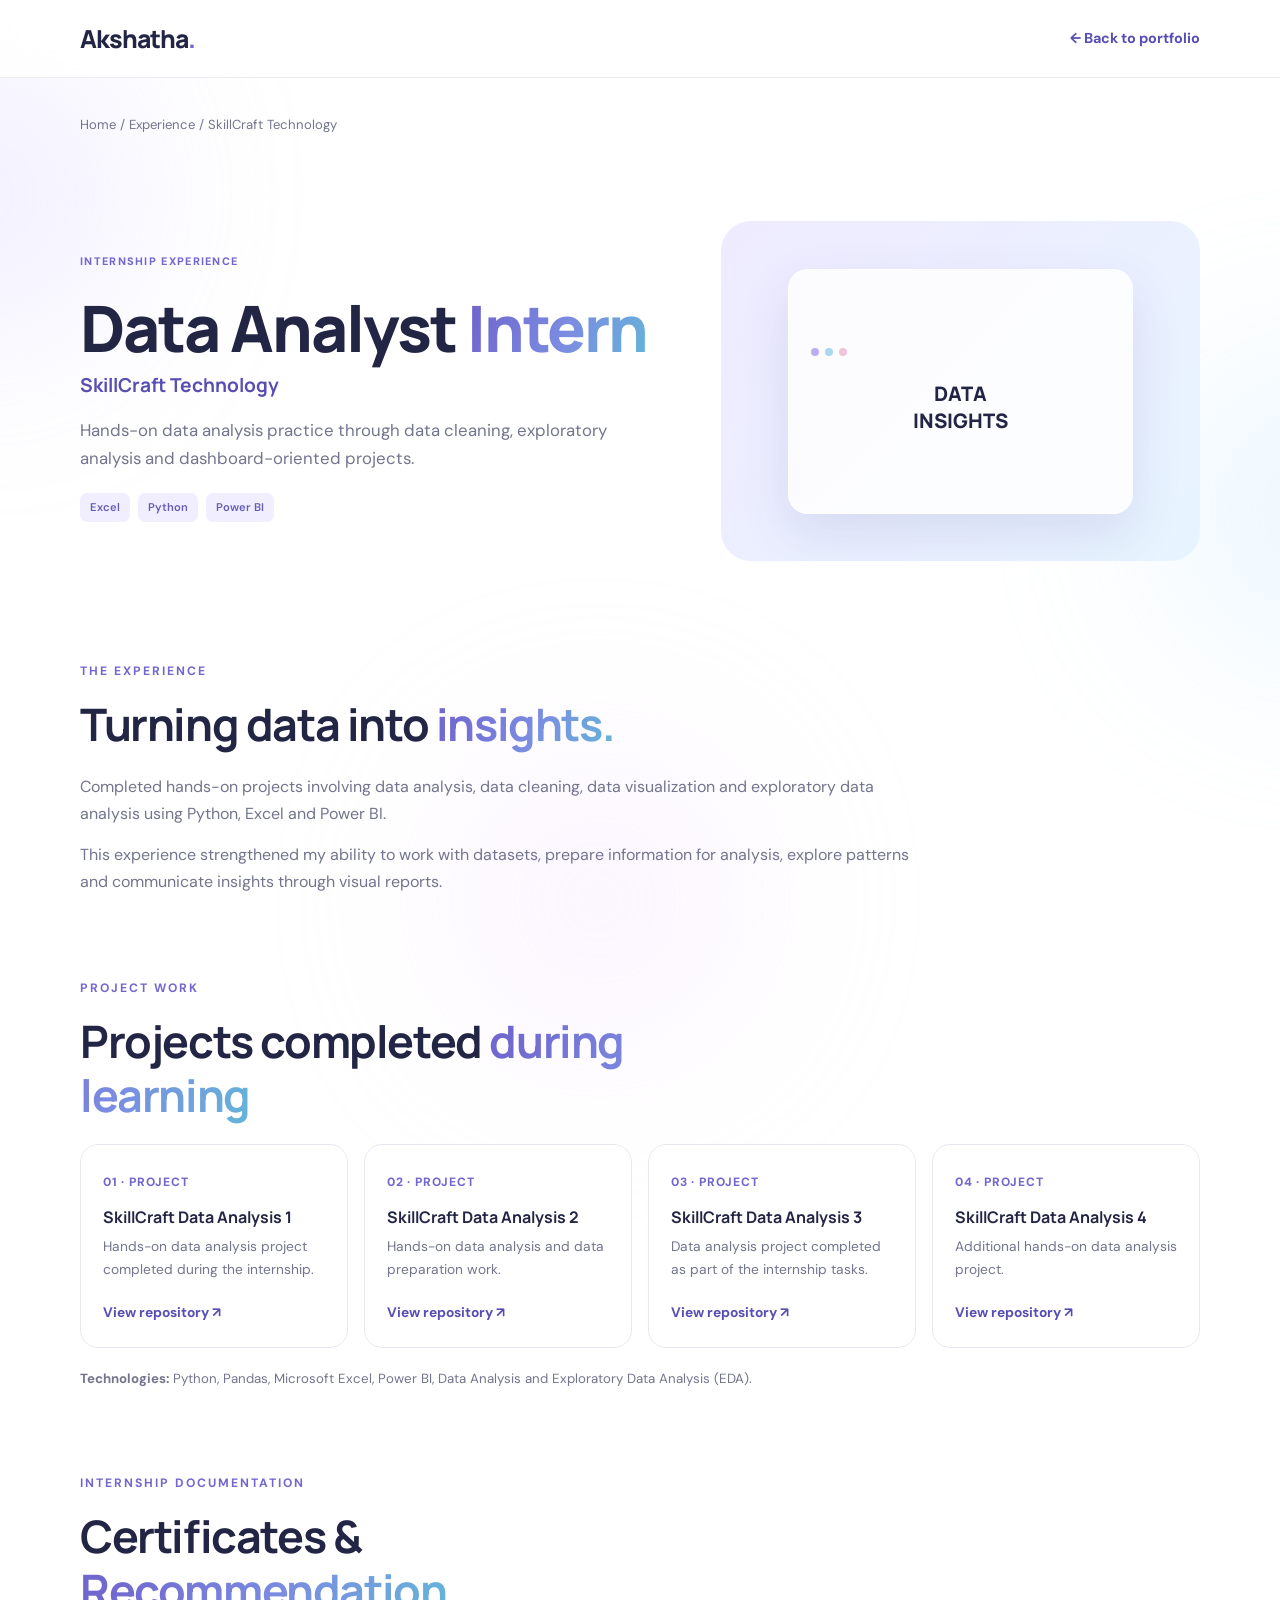
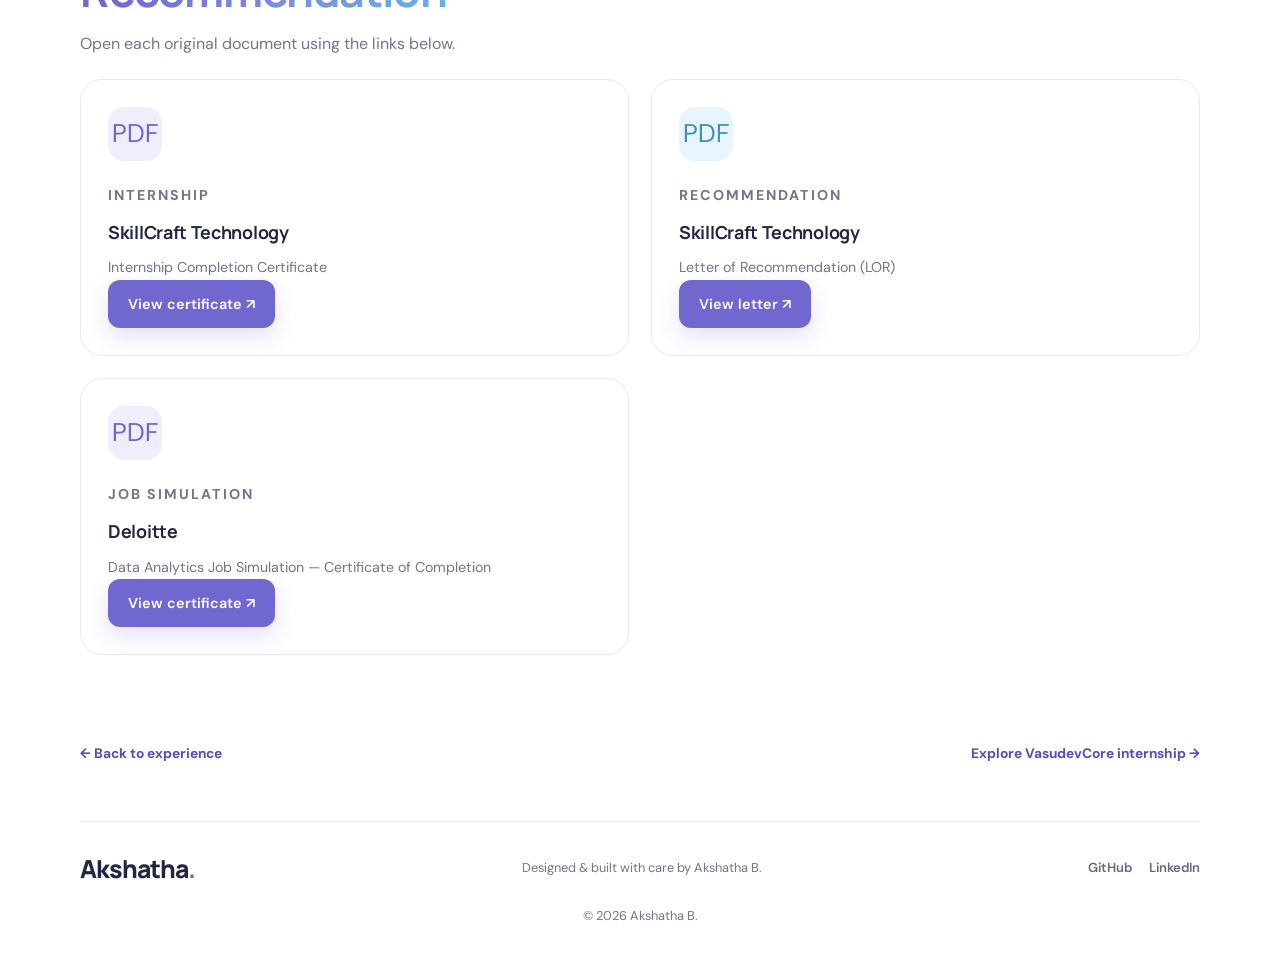
==== skillcraft.html @ 1f28d425 "Add files via upload" ====
<!DOCTYPE html>
<html lang="en"><head><meta charset="UTF-8"/><meta name="viewport" content="width=device-width, initial-scale=1.0"/><meta name="theme-color" content="#f8f7ff"/><title>SkillCraft Technology Internship | Akshatha B.</title><link rel="preconnect" href="https://fonts.googleapis.com"/><link rel="preconnect" href="https://fonts.gstatic.com" crossorigin/><link href="https://fonts.googleapis.com/css2?family=DM+Sans:wght@400;500;600;700&family=Manrope:wght@400;500;600;700;800&display=swap" rel="stylesheet"/><link rel="stylesheet" href="style.css"/><script src="internship.js" defer></script></head>
<body><div class="ambient ambient-one"></div><div class="ambient ambient-two"></div><div class="ambient ambient-three"></div><header class="navbar detail-navbar"><a href="index.html" class="brand">Akshatha<span>.</span></a><a class="back-link" href="index.html#experience">← Back to portfolio</a></header><main class="section-shell detail-main"><p class="breadcrumb"><a href="index.html">Home</a> / <a href="index.html#experience">Experience</a> / SkillCraft Technology</p><section class="detail-hero reveal"><div><span class="experience-label">INTERNSHIP EXPERIENCE</span><h1>Data Analyst <span class="gradient-text">Intern</span></h1><p class="detail-company">SkillCraft Technology</p><p class="detail-lead">Hands-on data analysis practice through data cleaning, exploratory analysis and dashboard-oriented projects.</p><div class="tag-row"><span class="tag">Excel</span><span class="tag">Python</span><span class="tag">Power BI</span></div></div><div class="detail-visual data-visual"><div class="detail-visual-window"><div class="window-dots"><i></i><i></i><i></i></div><div class="data-bars"><i></i><i></i><i></i><i></i><i></i><i></i></div><strong>DATA<br/>INSIGHTS</strong></div></div></section><section class="detail-section reveal"><div class="section-heading"><p class="eyebrow">THE EXPERIENCE</p><h2>Turning data into <span class="gradient-text">insights.</span></h2></div><div class="detail-copy"><p>Completed hands-on projects involving data analysis, data cleaning, data visualization and exploratory data analysis using Python, Excel and Power BI.</p><p>This experience strengthened my ability to work with datasets, prepare information for analysis, explore patterns and communicate insights through visual reports.</p></div></section><section class="detail-section reveal"><div class="section-heading"><p class="eyebrow">PROJECT WORK</p><h2>Projects completed <span class="gradient-text">during learning</span></h2></div><div class="learning-grid"><article><span>01 · PROJECT</span><h3>SkillCraft Data Analysis 1</h3><p>Hands-on data analysis project completed during the internship.</p><a class="text-link" href="https://github.com/AkshathaVaibhav/SCT_DA_1" target="_blank" rel="noopener noreferrer">View repository ↗</a></article><article><span>02 · PROJECT</span><h3>SkillCraft Data Analysis 2</h3><p>Hands-on data analysis and data preparation work.</p><a class="text-link" href="https://github.com/AkshathaVaibhav/SCT_DA_2" target="_blank" rel="noopener noreferrer">View repository ↗</a></article><article><span>03 · PROJECT</span><h3>SkillCraft Data Analysis 3</h3><p>Data analysis project completed as part of the internship tasks.</p><a class="text-link" href="https://github.com/AkshathaVaibhav/SCT_DA_3" target="_blank" rel="noopener noreferrer">View repository ↗</a></article><article><span>04 · PROJECT</span><h3>SkillCraft Data Analysis 4</h3><p>Additional hands-on data analysis project.</p><a class="text-link" href="https://github.com/AkshathaVaibhav/SCT_DA_4" target="_blank" rel="noopener noreferrer">View repository ↗</a></article></div>
      <p class="section-note"><strong>Technologies:</strong> Python, Pandas, Microsoft Excel, Power BI, Data Analysis and Exploratory Data Analysis (EDA).</p></section><section class="detail-section certificate-viewer-section reveal"><div class="section-heading"><p class="eyebrow">INTERNSHIP DOCUMENTATION</p><h2>Certificates & <span class="gradient-text">Recommendation</span></h2><p>Open each original document using the links below.</p></div><div class="certificate-grid"><article class="certificate-card"><div class="certificate-icon">PDF</div><p class="eyebrow">INTERNSHIP</p><h3>SkillCraft Technology</h3><p>Internship Completion Certificate</p><a class="button button-primary" href="https://drive.google.com/file/d/1zZgL2IbyZA3M7PGNgaLWJLywQM-wnNUh/view" target="_blank" rel="noopener noreferrer">View certificate ↗</a></article><article class="certificate-card"><div class="certificate-icon certificate-icon-blue">PDF</div><p class="eyebrow">RECOMMENDATION</p><h3>SkillCraft Technology</h3><p>Letter of Recommendation (LOR)</p><a class="button button-primary" href="https://drive.google.com/file/d/1tPouNxwPlkcF4iYA9ySf8sw4Wcmm0CBD/view" target="_blank" rel="noopener noreferrer">View letter ↗</a></article><article class="certificate-card"><div class="certificate-icon">PDF</div><p class="eyebrow">JOB SIMULATION</p><h3>Deloitte</h3><p>Data Analytics Job Simulation — Certificate of Completion</p><a class="button button-primary" href="https://drive.google.com/file/d/1gIaH8U560XdddH5erNWJ1sB_6YAF0Ry_/view" target="_blank" rel="noopener noreferrer">View certificate ↗</a></article></div></section><div class="detail-bottom"><a class="text-link" href="index.html#experience">← Back to experience</a><a class="text-link" href="vasudevcore.html">Explore VasudevCore internship →</a></div></main><footer class="footer section-shell"><a href="index.html" class="brand">Akshatha<span>.</span></a><p>Designed & built with care by Akshatha B.</p><div class="footer-links"><a href="https://github.com/AkshathaVaibhav" target="_blank" rel="noopener noreferrer">GitHub</a><a href="https://www.linkedin.com/in/akshatha-b-71766b379/" target="_blank" rel="noopener noreferrer">LinkedIn</a></div><p class="copyright">© <span id="year"></span> Akshatha B.</p></footer></body></html>
---- style.css ----
:root {
  --bg: #ffffff;
  --surface: #faf9ff;
  --lavender: #eeebff;
  --purple: #7168cf;
  --purple-dark: #574eb4;
  --blue: #a8d4ff;
  --ink: #222544;
  --muted: #72758d;
  --border: #e9e8f2;
  --shadow: 0 18px 55px rgba(81, 74, 147, 0.09);
  --radius: 22px;
}

* {
  box-sizing: border-box;
  margin: 0;
  padding: 0;
}

html {
  scroll-behavior: smooth;
  scroll-padding-top: 100px;
}

body {
  background: var(--bg);
  color: var(--ink);
  font-family: "DM Sans", sans-serif;
  line-height: 1.7;
  overflow-x: hidden;
}

body,
button,
a {
  -webkit-tap-highlight-color: transparent;
}

a {
  color: inherit;
  text-decoration: none;
}

button,
a {
  touch-action: manipulation;
}

button {
  font: inherit;
}

::selection {
  background: #dcd6ff;
  color: var(--ink);
}

.section-shell {
  width: min(1120px, calc(100% - 48px));
  margin-inline: auto;
}

.ambient {
  position: fixed;
  z-index: -1;
  width: 300px;
  height: 300px;
  border-radius: 50%;
  filter: blur(95px);
  opacity: 0.27;
  pointer-events: none;
  animation: ambient-drift 14s ease-in-out infinite alternate;
}

.ambient-one {
  background: #c9c0ff;
  top: 5%;
  left: -170px;
}

.ambient-two {
  background: #b5e0ff;
  top: 40%;
  right: -190px;
  animation-delay: -5s;
}

.ambient-three {
  background: #f0d8ff;
  bottom: -150px;
  left: 35%;
  animation-delay: -9s;
}

.cursor-glow {
  position: fixed;
  z-index: -1;
  width: 300px;
  height: 300px;
  left: 0;
  top: 0;
  border-radius: 50%;
  background: radial-gradient(
    circle,
    rgba(166, 153, 255, 0.12),
    rgba(181, 221, 255, 0.06) 45%,
    transparent 72%
  );
  transform: translate(-50%, -50%);
  pointer-events: none;
  opacity: 0;
  transition: opacity 0.3s ease;
}

@media (hover: hover) and (pointer: fine) {
  .cursor-glow {
    opacity: 1;
  }
}

.navbar {
  position: sticky;
  top: 0;
  z-index: 100;
  min-height: 78px;
  display: flex;
  align-items: center;
  justify-content: space-between;
  gap: 25px;
  padding: 14px max(24px, calc((100vw - 1120px) / 2));
  background: rgba(255, 255, 255, 0.85);
  border-bottom: 1px solid rgba(233, 232, 242, 0.8);
  backdrop-filter: blur(18px);
}

.brand {
  flex-shrink: 0;
  font: 800 1.55rem "Manrope", sans-serif;
  letter-spacing: -1px;
}

.brand span {
  color: var(--purple);
}

.nav-links {
  display: flex;
  align-items: center;
  gap: 25px;
}

.nav-links > a:not(.resume-button) {
  color: #656780;
  font-size: 0.85rem;
  transition: color 0.25s ease;
}

.nav-links > a:not(.resume-button):hover {
  color: var(--purple);
}

.resume-button {
  display: inline-flex;
  align-items: center;
  gap: 8px;
  padding: 10px 16px;
  border-radius: 11px;
  color: white;
  background: var(--purple);
  font-size: 0.87rem;
  font-weight: 600;
  transition: transform 0.25s, background 0.25s;
}

.resume-button:hover {
  background: var(--purple-dark);
  transform: translateY(-2px);
}

.resume-button svg {
  width: 17px;
  height: 17px;
  fill: none;
  stroke: currentColor;
  stroke-width: 1.7;
  stroke-linecap: round;
  stroke-linejoin: round;
}

.menu-toggle {
  display: none;
  border: 1px solid var(--border);
  background: white;
  border-radius: 10px;
  padding: 10px;
  cursor: pointer;
}

.menu-toggle span {
  display: block;
  width: 21px;
  height: 2px;
  background: var(--ink);
  margin: 5px 0;
}

.hero {
  min-height: 670px;
  display: grid;
  grid-template-columns: 1.08fr 0.92fr;
  align-items: center;
  gap: 45px;
  padding-top: 65px;
  padding-bottom: 80px;
}

.hero-copy {
  position: relative;
  z-index: 2;
}

.availability {
  display: inline-flex;
  align-items: center;
  gap: 9px;
  padding: 8px 13px;
  border: 1px solid var(--border);
  border-radius: 100px;
  color: #666985;
  background: rgba(255, 255, 255, 0.8);
  font-size: 0.76rem;
  margin-bottom: 30px;
}

.status-dot {
  width: 8px;
  height: 8px;
  background: #63b79a;
  border-radius: 50%;
  box-shadow: 0 0 0 4px #e3f7ef;
}

.eyebrow {
  color: var(--purple);
  font-size: 0.76rem;
  font-weight: 700;
  letter-spacing: 2px;
  margin-bottom: 15px;
}

h1,
h2,
h3 {
  font-family: "Manrope", sans-serif;
  line-height: 1.2;
}

.hero h1 {
  max-width: 680px;
  font-size: clamp(2.5rem, 4.8vw, 4.3rem);
  letter-spacing: -2.8px;
  font-weight: 800;
}

.gradient-text {
  color: var(--purple);
  background: linear-gradient(110deg, #7168cf 10%, #7b8ce1 55%, #64b5d9);
  -webkit-background-clip: text;
  background-clip: text;
  -webkit-text-fill-color: transparent;
}

.hero-description {
  max-width: 540px;
  color: var(--muted);
  font-size: 1rem;
  margin-top: 24px;
}

.hero-actions {
  display: flex;
  flex-wrap: wrap;
  gap: 13px;
  margin-top: 30px;
}

.button {
  min-height: 48px;
  display: inline-flex;
  align-items: center;
  justify-content: center;
  gap: 12px;
  padding: 12px 20px;
  border-radius: 12px;
  font-weight: 600;
  font-size: 0.9rem;
  transition: transform 0.25s ease, box-shadow 0.25s ease,
    background 0.25s ease;
}

.button:hover {
  transform: translateY(-3px);
}

.button-primary {
  color: white;
  background: var(--purple);
  box-shadow: 0 9px 22px rgba(113, 104, 207, 0.2);
}

.button-primary:hover {
  background: var(--purple-dark);
  box-shadow: 0 13px 28px rgba(113, 104, 207, 0.25);
}

.button-secondary {
  border: 1px solid var(--border);
  background: white;
}

.button-secondary:hover {
  border-color: #c7c0f4;
}

.hero-socials {
  display: flex;
  align-items: center;
  gap: 14px;
  margin-top: 38px;
  font-size: 0.86rem;
  font-weight: 600;
  color: #676a85;
}

.hero-socials a:hover,
.footer-links a:hover {
  color: var(--purple);
}

.social-divider {
  width: 4px;
  height: 4px;
  border-radius: 50%;
  background: #b8b7cb;
}

.hero-visual {
  position: relative;
  min-height: 450px;
  display: grid;
  place-items: center;
  isolation: isolate;
}

.photo-frame {
  position: relative;
  width: min(340px, 78%);
  aspect-ratio: 0.83;
  border-radius: 48% 48% 28px 28px;
  padding: 10px;
  background: linear-gradient(145deg, #dcd7ff, #d4ecff, #f2e4ff);
  box-shadow: 0 25px 75px rgba(96, 91, 174, 0.17);
  transform: rotate(2deg);
  transition: transform 0.5s ease;
}

.photo-frame:hover {
  transform: rotate(0deg) translateY(-5px);
}

.profile-photo {
  position: relative;
  z-index: 1;
  width: 100%;
  height: 100%;
  object-fit: cover;
  object-position: center top;
  border-radius: inherit;
  display: block;
}

.photo-placeholder {
  position: absolute;
  inset: 10px;
  z-index: 0;
  display: flex;
  flex-direction: column;
  align-items: center;
  justify-content: center;
  gap: 8px;
  color: #67669e;
  background: linear-gradient(160deg, #f4f1ff, #e9f4ff);
  border-radius: inherit;
  font-size: 0.85rem;
}

.placeholder-icon {
  font: 800 4rem "Manrope", sans-serif;
  color: #8179d4;
}

.photo-placeholder small {
  font-size: 0.7rem;
}

.photo-frame:has(.profile-photo:not([src=""]):not([alt=""])) {
  /* Image fallback is handled by JavaScript when loading fails. */
}

.orbit {
  position: absolute;
  border: 1px solid rgba(124, 116, 211, 0.18);
  border-radius: 50%;
  pointer-events: none;
}

.orbit-one {
  width: 410px;
  height: 410px;
  animation: rotate 35s linear infinite;
}

.orbit-two {
  width: 470px;
  height: 470px;
  border-style: dashed;
  opacity: 0.6;
  animation: rotate 55s linear infinite reverse;
}

.floating-card {
  position: absolute;
  z-index: 3;
  display: flex;
  align-items: center;
  gap: 11px;
  padding: 13px 16px;
  border: 1px solid rgba(232, 230, 247, 0.95);
  border-radius: 15px;
  background: rgba(255, 255, 255, 0.92);
  box-shadow: var(--shadow);
  backdrop-filter: blur(12px);
  animation: float 5s ease-in-out infinite;
}

.floating-card strong,
.floating-card small {
  display: block;
}

.floating-card strong {
  font-size: 0.79rem;
}

.floating-card small {
  color: var(--muted);
  font-size: 0.7rem;
  margin-top: 2px;
}

.floating-code {
  top: 13%;
  left: -2%;
}

.floating-data {
  right: -2%;
  bottom: 12%;
  animation-delay: -2.5s;
}

.mini-icon {
  display: grid;
  place-items: center;
  width: 39px;
  height: 39px;
  border-radius: 11px;
  font-weight: 800;
}

.purple-icon {
  color: #6b60c7;
  background: #efecff;
}

.blue-icon {
  color: #428ebd;
  background: #e6f5ff;
}

.decorative-star {
  position: absolute;
  color: #8c82e4;
  animation: twinkle 3s ease-in-out infinite alternate;
}

.star-one {
  top: 7%;
  right: 15%;
  font-size: 1.6rem;
}

.star-two {
  bottom: 16%;
  left: 5%;
  color: #77bce5;
  font-size: 1.5rem;
  animation-delay: -1.5s;
}

.content-section {
  padding-top: 85px;
  padding-bottom: 55px;
}

.section-heading {
  max-width: 650px;
  margin-bottom: 35px;
}

.section-heading h2,
.about-copy h2,
.contact-panel h2 {
  font-size: clamp(2rem, 3.5vw, 2.8rem);
  letter-spacing: -1.4px;
}

.section-heading > p:last-child {
  margin-top: 13px;
  color: var(--muted);
}

.project-grid {
  display: grid;
  grid-template-columns: repeat(2, minmax(0, 1fr));
  gap: 24px;
}

.project-card,
.certificate-card,
.skill-card,
.timeline-card {
  border: 1px solid var(--border);
  border-radius: var(--radius);
  background: white;
  overflow: hidden;
  transition: transform 0.3s ease, box-shadow 0.3s ease,
    border-color 0.3s ease;
}

.project-card:hover,
.certificate-card:hover,
.skill-card:hover {
  transform: translateY(-6px);
  border-color: #d8d2f8;
  box-shadow: var(--shadow);
}

.project-art {
  min-height: 230px;
  position: relative;
  display: flex;
  align-items: center;
  justify-content: center;
  overflow: hidden;
}

.project-art-purple {
  background: linear-gradient(135deg, #f0edff, #e5e9ff);
}

.project-art-blue {
  background: linear-gradient(135deg, #e4f5ff, #edf0ff);
}

.art-symbol {
  position: absolute;
  top: 12px;
  right: 24px;
  font-size: 2.3rem;
  color: #8880d8;
}

.bus-illustration {
  padding: 28px 35px;
  background: rgba(255, 255, 255, 0.8);
  border: 1px solid white;
  border-radius: 18px;
  font: 800 1.7rem/1.35 "Manrope", sans-serif;
  letter-spacing: 2px;
  color: #625bb5;
  text-align: center;
  transform: rotate(-5deg);
  box-shadow: 0 15px 35px rgba(89, 79, 170, 0.12);
}

.web-illustration {
  width: 200px;
  height: 120px;
  padding: 15px;
  border: 1px solid white;
  border-radius: 13px;
  background: rgba(255, 255, 255, 0.85);
  box-shadow: 0 15px 35px rgba(65, 130, 170, 0.1);
  transform: rotate(4deg);
}

.web-illustration > span {
  display: inline-block;
  width: 7px;
  height: 7px;
  margin-right: 4px;
  border-radius: 50%;
  background: #8c9bd9;
}

.web-illustration > span:first-child {
  background: #c3a8eb;
}

.web-illustration > span:last-of-type {
  background: #8acbb9;
}

.web-line {
  width: 85%;
  height: 10px;
  margin-top: 17px;
  border-radius: 5px;
  background: #e4e5fa;
}

.short-line {
  width: 55%;
  margin-top: 9px;
  background: #e3f0fa;
}

.art-caption {
  position: absolute;
  left: 20px;
  bottom: 16px;
  color: #7a7b9d;
  font-size: 0.65rem;
  font-weight: 700;
  letter-spacing: 1.2px;
}

.project-content {
  padding: 25px;
}

.tag-row {
  display: flex;
  flex-wrap: wrap;
  gap: 8px;
  margin-bottom: 15px;
}

.tag {
  display: inline-block;
  padding: 5px 10px;
  border-radius: 7px;
  background: #f1efff;
  color: #655db4;
  font-size: 0.7rem;
  font-weight: 600;
}

.project-content h3,
.certificate-card h3,
.timeline-card h3,
.skill-card h3 {
  font-size: 1.12rem;
  letter-spacing: -0.3px;
}

.project-content > p,
.certificate-card > p,
.timeline-card > p {
  color: var(--muted);
  font-size: 0.89rem;
  margin-top: 12px;
}

.project-content .contribution {
  font-size: 0.82rem;
}

.contribution strong {
  color: #424562;
}

.text-link {
  display: inline-flex;
  align-items: center;
  gap: 7px;
  margin-top: 19px;
  color: var(--purple-dark);
  font-weight: 700;
  font-size: 0.86rem;
}

.text-link span {
  transition: transform 0.25s ease;
}

.text-link:hover span {
  transform: translate(3px, -3px);
}

.section-note {
  color: var(--muted);
  font-size: 0.83rem;
  margin-top: 20px;
}

.timeline-card {
  position: relative;
  padding: 30px;
  overflow: visible;
}

.timeline-marker {
  position: absolute;
  width: 12px;
  height: 12px;
  top: 35px;
  left: -6px;
  border-radius: 50%;
  background: var(--purple);
  box-shadow: 0 0 0 5px #efedff;
}

.experience-top {
  display: flex;
  justify-content: space-between;
  gap: 15px;
  align-items: flex-start;
}

.experience-label {
  display: inline-block;
  color: var(--purple);
  font-size: 0.68rem;
  font-weight: 800;
  letter-spacing: 1.3px;
  margin-bottom: 10px;
}

.muted {
  color: var(--muted);
  font-size: 0.86rem;
  margin-top: 5px;
}

.date-pill {
  white-space: nowrap;
  border: 1px solid var(--border);
  background: var(--surface);
  color: #77758f;
  border-radius: 100px;
  padding: 6px 12px;
  font-size: 0.75rem;
}

.certificate-grid {
  display: grid;
  grid-template-columns: repeat(2, minmax(0, 1fr));
  gap: 22px;
}

.certificate-card {
  padding: 27px;
}

.certificate-icon {
  display: grid;
  place-items: center;
  width: 54px;
  height: 54px;
  border-radius: 16px;
  margin-bottom: 22px;
  background: #f0edff;
  color: #7066cb;
  font-size: 1.6rem;
}

.certificate-icon-blue {
  background: #e6f5ff;
  color: #468db7;
}

.certificate-card h3 {
  margin-bottom: 8px;
}

.certificate-card > p + p {
  margin-top: 10px;
}

.skills-grid {
  display: grid;
  grid-template-columns: repeat(4, minmax(0, 1fr));
  gap: 16px;
}

.skill-card {
  padding: 22px 18px;
}

.skill-icon {
  display: grid;
  place-items: center;
  width: 40px;
  height: 40px;
  margin-bottom: 19px;
  border-radius: 12px;
  background: #efedff;
  color: #7067c8;
  font-size: 0.8rem;
  font-weight: 800;
}

.skill-card h3 {
  font-size: 0.95rem;
}

.skill-card p {
  margin-top: 9px;
  color: var(--muted);
  font-size: 0.8rem;
}

.about-panel {
  position: relative;
  display: grid;
  grid-template-columns: 0.35fr 1fr;
  gap: 30px;
  padding: clamp(25px, 5vw, 55px);
  border: 1px solid #e8e5fb;
  border-radius: 28px;
  background: linear-gradient(120deg, #faf9ff, #f4f9ff);
  overflow: hidden;
}

.about-decoration {
  display: grid;
  place-items: center;
  width: 150px;
  height: 150px;
  align-self: center;
  justify-self: center;
  border-radius: 42% 58% 63% 37% / 45% 42% 58% 55%;
  background: linear-gradient(140deg, #dcd5ff, #cfe9ff);
  color: #655cbb;
  font: 800 3rem "Manrope", sans-serif;
  animation: morph 8s ease-in-out infinite alternate;
}

.about-copy p:not(.eyebrow) {
  margin-top: 16px;
  color: var(--muted);
  font-size: 0.94rem;
}

.contact-panel {
  position: relative;
  padding: clamp(35px, 6vw, 70px) 25px;
  text-align: center;
  border: 1px solid #e8e5fb;
  border-radius: 28px;
  background: linear-gradient(135deg, #f7f4ff, #eef8ff);
  overflow: hidden;
}

.contact-panel > *:not(.contact-decoration) {
  position: relative;
  z-index: 1;
}

.contact-panel h2 {
  max-width: 650px;
  margin: 0 auto;
}

.contact-panel h2 span {
  color: var(--purple);
}

.contact-panel > p:not(.eyebrow) {
  max-width: 510px;
  margin: 18px auto 24px;
  color: var(--muted);
}

.contact-decoration {
  position: absolute;
  width: 180px;
  height: 180px;
  border-radius: 50%;
  filter: blur(45px);
  opacity: 0.6;
}

.decoration-one {
  background: #d6ccff;
  top: -90px;
  left: -30px;
}

.decoration-two {
  background: #bde5ff;
  bottom: -110px;
  right: -20px;
}

.footer {
  display: grid;
  grid-template-columns: auto 1fr auto;
  align-items: center;
  gap: 20px;
  padding-top: 30px;
  padding-bottom: 30px;
  border-top: 1px solid var(--border);
}

.footer > p {
  color: var(--muted);
  font-size: 0.8rem;
  text-align: center;
}

.footer-links {
  display: flex;
  gap: 17px;
  color: #656780;
  font-size: 0.82rem;
  font-weight: 600;
}

.copyright {
  grid-column: 1 / -1;
}

.reveal {
  opacity: 0;
  transform: translateY(25px);
  transition: opacity 0.75s ease, transform 0.75s ease;
}

.reveal.visible {
  opacity: 1;
  transform: translateY(0);
}

@keyframes float {
  0%, 100% { transform: translateY(0) rotate(0); }
  50% { transform: translateY(-13px) rotate(1deg); }
}

@keyframes rotate {
  to { transform: rotate(360deg); }
}

@keyframes ambient-drift {
  from { transform: translate(0, 0) scale(1); }
  to { transform: translate(35px, -25px) scale(1.13); }
}

@keyframes twinkle {
  from { opacity: 0.45; transform: scale(0.85) rotate(-12deg); }
  to { opacity: 1; transform: scale(1.15) rotate(12deg); }
}

@keyframes morph {
  from { border-radius: 42% 58% 63% 37% / 45% 42% 58% 55%; }
  to { border-radius: 58% 42% 40% 60% / 52% 60% 40% 48%; }
}

@media (max-width: 1050px) {
  .nav-links {
    gap: 15px;
  }

  .nav-links > a:not(.resume-button) {
    font-size: 0.8rem;
  }

  .hero {
    gap: 20px;
  }

  .orbit-two {
    width: 400px;
    height: 400px;
  }

  .orbit-one {
    width: 350px;
    height: 350px;
  }

  .floating-code {
    left: -1%;
  }

  .floating-data {
    right: -1%;
  }
}

@media (max-width: 800px) {
  .navbar {
    min-height: 70px;
  }

  .menu-toggle {
    display: block;
  }

  .nav-links {
    position: absolute;
    top: calc(100% + 1px);
    left: 0;
    right: 0;
    display: none;
    align-items: stretch;
    gap: 0;
    padding: 12px 24px 20px;
    background: rgba(255, 255, 255, 0.98);
    border-bottom: 1px solid var(--border);
    box-shadow: 0 15px 25px rgba(55, 50, 100, 0.06);
  }

  .nav-links.open {
    display: flex;
    flex-direction: column;
  }

  .nav-links > a:not(.resume-button) {
    padding: 11px 0;
    font-size: 0.9rem;
  }

  .resume-button {
    align-self: flex-start;
    margin-top: 8px;
  }

  .hero {
    min-height: auto;
    grid-template-columns: 1fr;
    gap: 35px;
    padding-top: 65px;
    padding-bottom: 60px;
  }

  .hero-copy {
    max-width: 650px;
  }

  .hero-visual {
    min-height: 430px;
  }

  .photo-frame {
    width: min(310px, 65%);
  }

  .floating-code {
    left: 5%;
  }

  .floating-data {
    right: 4%;
  }

  .project-grid,
  .certificate-grid {
    grid-template-columns: 1fr;
  }

  .project-art {
    min-height: 250px;
  }

  .skills-grid {
    grid-template-columns: repeat(2, minmax(0, 1fr));
  }

  .about-panel {
    grid-template-columns: 1fr;
  }

  .about-decoration {
    width: 105px;
    height: 105px;
    font-size: 2.4rem;
  }

  .footer {
    grid-template-columns: 1fr;
    justify-items: center;
    text-align: center;
  }

  .copyright {
    grid-column: auto;
  }
}

@media (max-width: 480px) {
  .section-shell {
    width: calc(100% - 34px);
  }

  .navbar {
    padding-inline: 17px;
  }

  .hero {
    padding-top: 45px;
  }

  .hero h1 {
    font-size: clamp(2.15rem, 10vw, 3rem);
    letter-spacing: -1.8px;
  }

  .hero-description {
    font-size: 0.93rem;
  }

  .hero-visual {
    min-height: 355px;
  }

  .photo-frame {
    width: min(250px, 68%);
  }

  .orbit-one {
    width: 290px;
    height: 290px;
  }

  .orbit-two {
    width: 325px;
    height: 325px;
  }

  .floating-card {
    padding: 9px 11px;
    gap: 8px;
  }

  .floating-card strong {
    font-size: 0.7rem;
  }

  .floating-card small {
    font-size: 0.63rem;
  }

  .floating-code {
    top: 9%;
    left: 0;
  }

  .floating-data {
    right: 0;
    bottom: 7%;
  }

  .mini-icon {
    width: 32px;
    height: 32px;
  }

  .content-section {
    padding-top: 60px;
    padding-bottom: 35px;
  }

  .section-heading h2,
  .about-copy h2,
  .contact-panel h2 {
    font-size: 2rem;
  }

  .project-content,
  .certificate-card,
  .timeline-card {
    padding: 21px;
  }

  .project-art {
    min-height: 210px;
  }

  .skills-grid {
    gap: 11px;
  }

  .skill-card {
    padding: 17px 13px;
  }

  .skill-card h3 {
    font-size: 0.86rem;
  }

  .skill-card p {
    font-size: 0.75rem;
  }

  .experience-top {
    flex-direction: column;
  }

  .hero-actions .button {
    padding-inline: 14px;
  }

  .footer-links {
    flex-wrap: wrap;
    justify-content: center;
  }
}

@media (prefers-reduced-motion: reduce) {
  *,
  *::before,
  *::after {
    scroll-behavior: auto !important;
    animation-duration: 0.01ms !important;
    animation-iteration-count: 1 !important;
    transition-duration: 0.01ms !important;
  }

  .reveal {
    opacity: 1;
    transform: none;
  }
}

/* Portfolio implementation additions */
.project-grid-featured { grid-template-columns: repeat(2, minmax(0, 1fr)); }
.project-status { display: inline-flex; margin-top: 8px; padding: 6px 10px; border-radius: 999px; color: #6258b8; background: #f0edff; font-size: .76rem; font-weight: 700; }
.experience-grid { display: grid; grid-template-columns: repeat(2, minmax(0, 1fr)); gap: 22px; }
.timeline-card { padding: 28px; }
.timeline-card > p { margin: 16px 0; color: var(--muted); }
.timeline-card .text-link { display: inline-flex; margin-top: 18px; }
.certificates-pending { display: flex; align-items: center; gap: 22px; padding: 28px; border: 1px dashed #cfc9f3; border-radius: var(--radius); background: linear-gradient(120deg, #fbfaff, #f4f9ff); }
.certificates-pending h3 { margin-bottom: 5px; font: 700 1.1rem Manrope, sans-serif; }
.certificates-pending p, .contact-setup-note { color: var(--muted); font-size: .92rem; }
.detail-main { padding-top: 24px; }
.detail-navbar { position: sticky; }
.back-link { color: var(--purple-dark); font-size: .9rem; font-weight: 700; }
.breadcrumb { margin: 12px 0 30px; color: var(--muted); font-size: .82rem; }
.breadcrumb a:hover { color: var(--purple); }
.detail-hero { display: grid; grid-template-columns: 1.1fr .9fr; align-items: center; gap: 55px; padding: 55px 0 65px; }
.detail-hero h1 { margin: 12px 0 8px; font: 800 clamp(2.5rem, 5vw, 4.2rem)/1.12 Manrope, sans-serif; letter-spacing: -2px; }
.detail-company { color: var(--purple-dark); font: 700 1.2rem Manrope, sans-serif; }
.detail-lead { max-width: 590px; margin: 18px 0 20px; color: var(--muted); font-size: 1.05rem; }
.detail-visual { min-height: 340px; display: grid; place-items: center; border-radius: 30px; background: linear-gradient(135deg, #efebff, #e7f4ff); overflow: hidden; }
.detail-visual-window { width: 72%; min-height: 245px; padding: 22px; display: flex; flex-direction: column; justify-content: center; align-items: center; gap: 12px; border: 1px solid rgba(255,255,255,.8); border-radius: 20px; background: rgba(255,255,255,.82); box-shadow: 0 20px 50px rgba(81,74,147,.13); text-align: center; }
.window-dots { display: flex; gap: 6px; align-self: flex-start; }
.window-dots i { width: 8px; height: 8px; border-radius: 50%; background: #b8aef2; }
.window-dots i:nth-child(2) { background: #a9d8f5; }.window-dots i:nth-child(3) { background: #f0c5d9; }
.school-mark { display: grid; place-items: center; width: 58px; height: 58px; border-radius: 18px; color: white; background: var(--purple); font: 800 1.1rem Manrope; }
.detail-visual-window > strong { font: 800 1.25rem/1.35 Manrope; }
.detail-visual-window > span { color: var(--muted); font-size: .7rem; letter-spacing: 2px; }
.visual-lines { width: 80%; display: grid; gap: 7px; }.visual-lines i { height: 6px; border-radius: 9px; background: #e7e4f7; }.visual-lines i:nth-child(2) { width: 78%; margin: auto; }.visual-lines i:nth-child(3) { width: 55%; margin: auto; }
.detail-section { padding: 35px 0 48px; }
.detail-section .section-heading { margin-bottom: 22px; }
.detail-copy { max-width: 850px; color: var(--muted); }.detail-copy p + p { margin-top: 14px; }
.featured-project-panel { display: grid; grid-template-columns: .9fr 1.1fr; gap: 30px; align-items: center; padding: 25px; border: 1px solid var(--border); border-radius: 26px; background: white; box-shadow: var(--shadow); }
.school-preview { min-height: 270px; overflow: hidden; border-radius: 18px; background: linear-gradient(145deg, #f1edff, #e5f3ff); }
.preview-top { display: flex; justify-content: space-between; gap: 10px; padding: 15px; background: rgba(255,255,255,.75); color: #656080; font-size: .58rem; }.preview-top span:first-child { color: var(--purple-dark); font: 800 1rem Manrope; }
.preview-body { min-height: 215px; display: flex; flex-direction: column; justify-content: center; align-items: center; text-align: center; color: var(--ink); }.preview-body small { color: var(--purple); font-weight: 700; letter-spacing: 2px; }.preview-body strong { margin: 9px 0; font: 800 1.6rem/1.3 Manrope; }.preview-body span { color: var(--muted); }
.featured-project-copy h3 { font: 800 1.35rem Manrope; }.featured-project-copy p, .featured-project-copy li { color: var(--muted); font-size: .93rem; }.featured-project-copy ul { margin: 14px 0 18px 20px; }.featured-project-copy li { margin: 5px 0; }.featured-project-copy .hero-actions { flex-wrap: wrap; gap: 18px; }
.learning-grid { display: grid; grid-template-columns: repeat(4, minmax(0, 1fr)); gap: 16px; }.learning-grid article { padding: 22px; border: 1px solid var(--border); border-radius: 18px; background: white; }.learning-grid article > span { color: var(--purple); font-size: .75rem; font-weight: 800; letter-spacing: .8px; }.learning-grid h3 { margin: 12px 0 7px; font: 700 1rem Manrope; }.learning-grid p { color: var(--muted); font-size: .86rem; }
.certificate-viewer { overflow: hidden; border: 1px solid var(--border); border-radius: 20px; background: white; }.viewer-toolbar { display: flex; justify-content: space-between; gap: 15px; padding: 16px 20px; border-bottom: 1px solid var(--border); font-size: .88rem; }.viewer-file-state { color: var(--muted); font-size: .78rem; }.viewer-placeholder { min-height: 280px; display: flex; flex-direction: column; align-items: center; justify-content: center; padding: 30px; text-align: center; background: #fbfaff; }.certificate-placeholder-icon { display: grid; place-items: center; width: 55px; height: 65px; margin-bottom: 14px; border: 1px solid #d8d2f8; border-radius: 9px; color: var(--purple-dark); background: white; font-weight: 800; }.viewer-placeholder h3 { font: 700 1.15rem Manrope; }.viewer-placeholder p { max-width: 540px; margin-top: 8px; color: var(--muted); font-size: .9rem; }.detail-bottom { display: flex; justify-content: space-between; gap: 20px; padding: 20px 0 55px; }
@media (max-width: 800px) { .project-grid-featured, .experience-grid, .detail-hero, .featured-project-panel { grid-template-columns: 1fr; }.learning-grid { grid-template-columns: repeat(2, minmax(0, 1fr)); }.detail-hero { gap: 28px; padding-top: 35px; }.detail-visual { min-height: 280px; } }
@media (max-width: 560px) { .learning-grid { grid-template-columns: 1fr; }.viewer-toolbar { flex-direction: column; }.detail-bottom { flex-direction: column; }.certificates-pending { align-items: flex-start; flex-direction: column; }.detail-hero h1 { letter-spacing: -1px; } }
@media (prefers-reduced-motion: reduce) { *, *::before, *::after { scroll-behavior: auto !important; animation-duration: .01ms !important; animation-iteration-count: 1 !important; transition-duration: .01ms !important; } }
.certificate-pdf { display: block; width: 100%; height: min(75vh, 760px); border: 0; background: #f4f2fb; }
.certificate-actions { display: flex; flex-wrap: wrap; gap: 12px; padding: 16px 20px; border-top: 1px solid var(--border); }
[hidden] { display: none !important; }
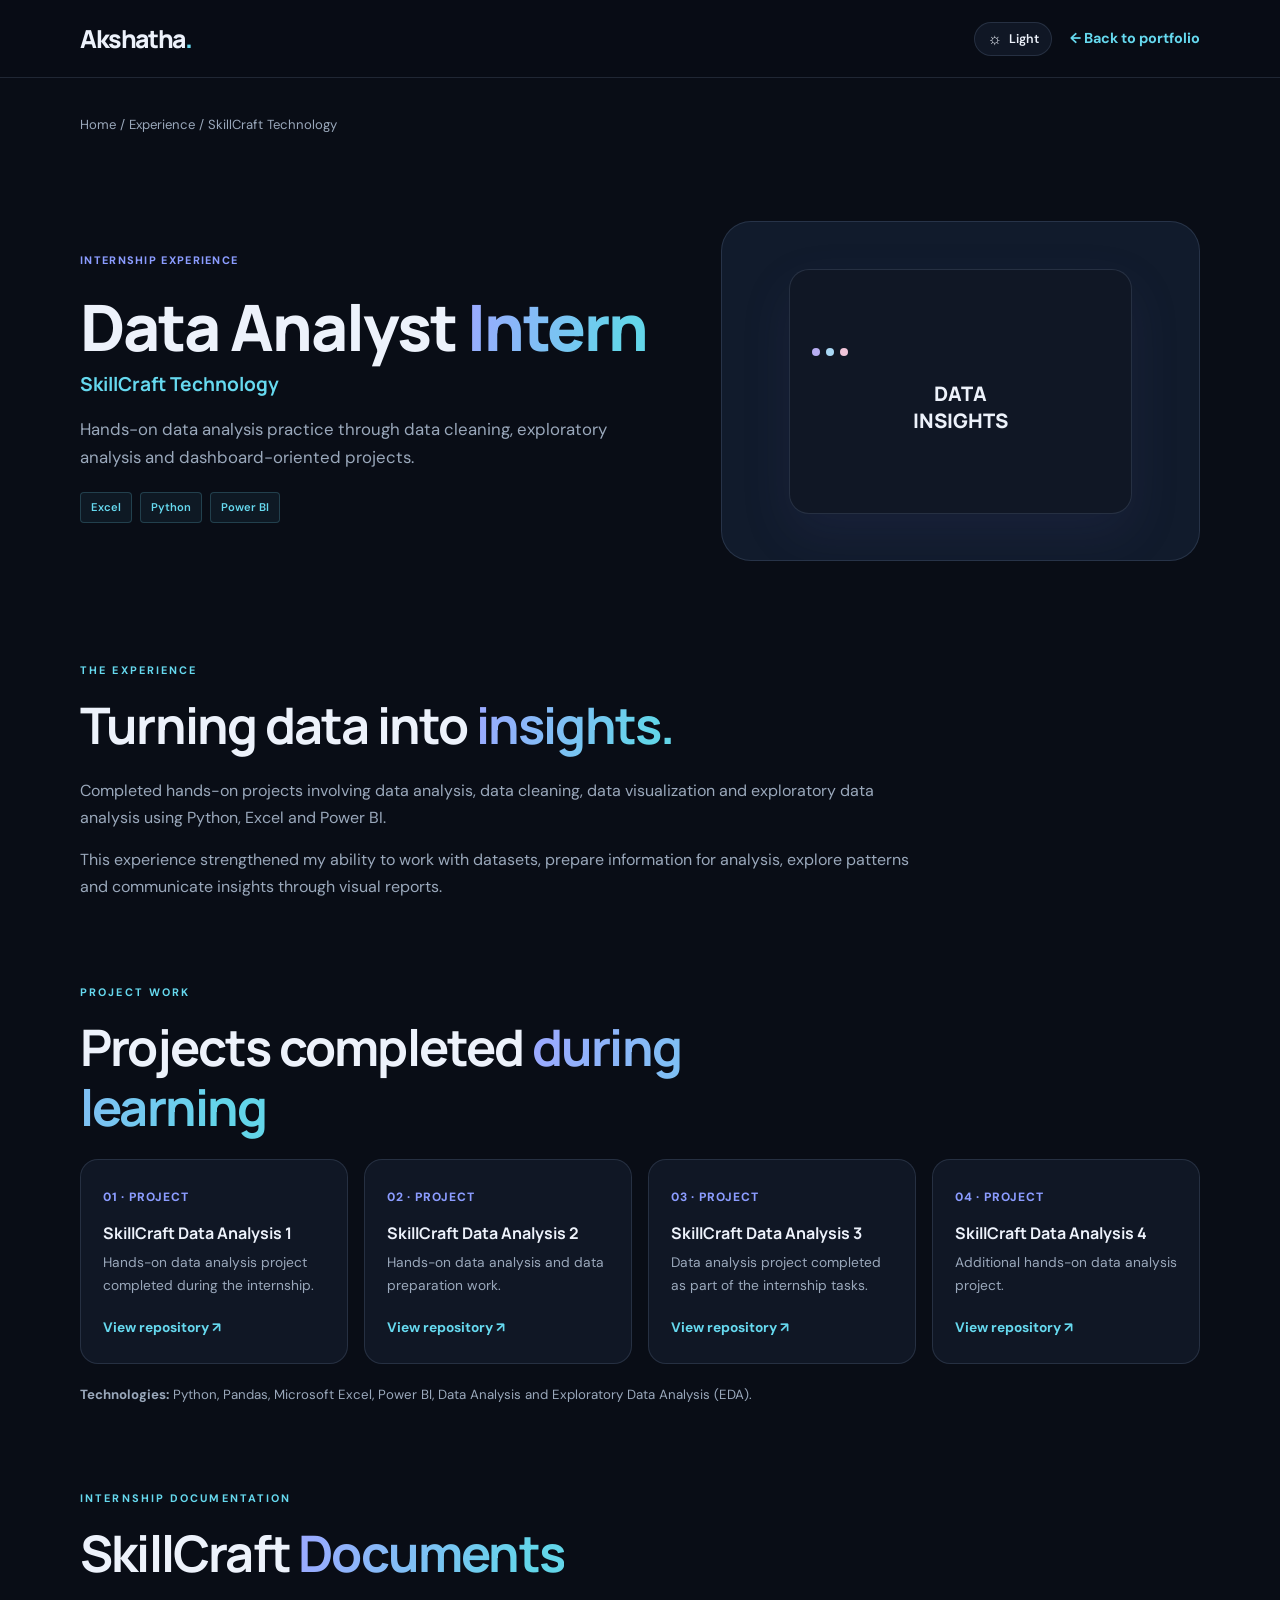
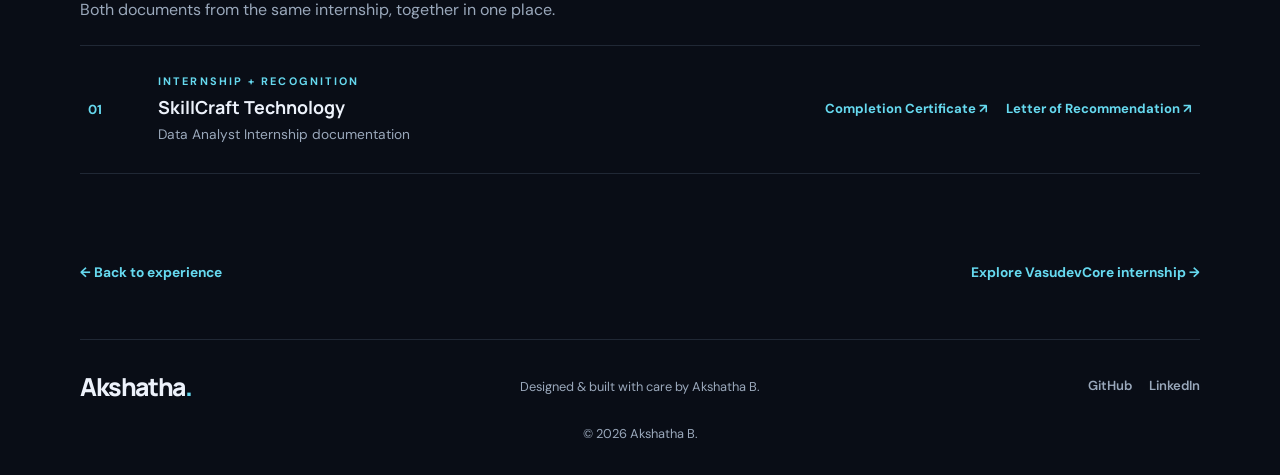
==== commit 49b3baaf: "Improve portfolio design and project layout" ====
--- a/skillcraft.html
+++ b/skillcraft.html
@@ -1,4 +1,5 @@
 <!DOCTYPE html>
-<html lang="en"><head><meta charset="UTF-8"/><meta name="viewport" content="width=device-width, initial-scale=1.0"/><meta name="theme-color" content="#f8f7ff"/><title>SkillCraft Technology Internship | Akshatha B.</title><link rel="preconnect" href="https://fonts.googleapis.com"/><link rel="preconnect" href="https://fonts.gstatic.com" crossorigin/><link href="https://fonts.googleapis.com/css2?family=DM+Sans:wght@400;500;600;700&family=Manrope:wght@400;500;600;700;800&display=swap" rel="stylesheet"/><link rel="stylesheet" href="style.css"/><script src="internship.js" defer></script></head>
-<body><div class="ambient ambient-one"></div><div class="ambient ambient-two"></div><div class="ambient ambient-three"></div><header class="navbar detail-navbar"><a href="index.html" class="brand">Akshatha<span>.</span></a><a class="back-link" href="index.html#experience">← Back to portfolio</a></header><main class="section-shell detail-main"><p class="breadcrumb"><a href="index.html">Home</a> / <a href="index.html#experience">Experience</a> / SkillCraft Technology</p><section class="detail-hero reveal"><div><span class="experience-label">INTERNSHIP EXPERIENCE</span><h1>Data Analyst <span class="gradient-text">Intern</span></h1><p class="detail-company">SkillCraft Technology</p><p class="detail-lead">Hands-on data analysis practice through data cleaning, exploratory analysis and dashboard-oriented projects.</p><div class="tag-row"><span class="tag">Excel</span><span class="tag">Python</span><span class="tag">Power BI</span></div></div><div class="detail-visual data-visual"><div class="detail-visual-window"><div class="window-dots"><i></i><i></i><i></i></div><div class="data-bars"><i></i><i></i><i></i><i></i><i></i><i></i></div><strong>DATA<br/>INSIGHTS</strong></div></div></section><section class="detail-section reveal"><div class="section-heading"><p class="eyebrow">THE EXPERIENCE</p><h2>Turning data into <span class="gradient-text">insights.</span></h2></div><div class="detail-copy"><p>Completed hands-on projects involving data analysis, data cleaning, data visualization and exploratory data analysis using Python, Excel and Power BI.</p><p>This experience strengthened my ability to work with datasets, prepare information for analysis, explore patterns and communicate insights through visual reports.</p></div></section><section class="detail-section reveal"><div class="section-heading"><p class="eyebrow">PROJECT WORK</p><h2>Projects completed <span class="gradient-text">during learning</span></h2></div><div class="learning-grid"><article><span>01 · PROJECT</span><h3>SkillCraft Data Analysis 1</h3><p>Hands-on data analysis project completed during the internship.</p><a class="text-link" href="https://github.com/AkshathaVaibhav/SCT_DA_1" target="_blank" rel="noopener noreferrer">View repository ↗</a></article><article><span>02 · PROJECT</span><h3>SkillCraft Data Analysis 2</h3><p>Hands-on data analysis and data preparation work.</p><a class="text-link" href="https://github.com/AkshathaVaibhav/SCT_DA_2" target="_blank" rel="noopener noreferrer">View repository ↗</a></article><article><span>03 · PROJECT</span><h3>SkillCraft Data Analysis 3</h3><p>Data analysis project completed as part of the internship tasks.</p><a class="text-link" href="https://github.com/AkshathaVaibhav/SCT_DA_3" target="_blank" rel="noopener noreferrer">View repository ↗</a></article><article><span>04 · PROJECT</span><h3>SkillCraft Data Analysis 4</h3><p>Additional hands-on data analysis project.</p><a class="text-link" href="https://github.com/AkshathaVaibhav/SCT_DA_4" target="_blank" rel="noopener noreferrer">View repository ↗</a></article></div>
-      <p class="section-note"><strong>Technologies:</strong> Python, Pandas, Microsoft Excel, Power BI, Data Analysis and Exploratory Data Analysis (EDA).</p></section><section class="detail-section certificate-viewer-section reveal"><div class="section-heading"><p class="eyebrow">INTERNSHIP DOCUMENTATION</p><h2>Certificates & <span class="gradient-text">Recommendation</span></h2><p>Open each original document using the links below.</p></div><div class="certificate-grid"><article class="certificate-card"><div class="certificate-icon">PDF</div><p class="eyebrow">INTERNSHIP</p><h3>SkillCraft Technology</h3><p>Internship Completion Certificate</p><a class="button button-primary" href="https://drive.google.com/file/d/1zZgL2IbyZA3M7PGNgaLWJLywQM-wnNUh/view" target="_blank" rel="noopener noreferrer">View certificate ↗</a></article><article class="certificate-card"><div class="certificate-icon certificate-icon-blue">PDF</div><p class="eyebrow">RECOMMENDATION</p><h3>SkillCraft Technology</h3><p>Letter of Recommendation (LOR)</p><a class="button button-primary" href="https://drive.google.com/file/d/1tPouNxwPlkcF4iYA9ySf8sw4Wcmm0CBD/view" target="_blank" rel="noopener noreferrer">View letter ↗</a></article><article class="certificate-card"><div class="certificate-icon">PDF</div><p class="eyebrow">JOB SIMULATION</p><h3>Deloitte</h3><p>Data Analytics Job Simulation — Certificate of Completion</p><a class="button button-primary" href="https://drive.google.com/file/d/1gIaH8U560XdddH5erNWJ1sB_6YAF0Ry_/view" target="_blank" rel="noopener noreferrer">View certificate ↗</a></article></div></section><div class="detail-bottom"><a class="text-link" href="index.html#experience">← Back to experience</a><a class="text-link" href="vasudevcore.html">Explore VasudevCore internship →</a></div></main><footer class="footer section-shell"><a href="index.html" class="brand">Akshatha<span>.</span></a><p>Designed & built with care by Akshatha B.</p><div class="footer-links"><a href="https://github.com/AkshathaVaibhav" target="_blank" rel="noopener noreferrer">GitHub</a><a href="https://www.linkedin.com/in/akshatha-b-71766b379/" target="_blank" rel="noopener noreferrer">LinkedIn</a></div><p class="copyright">© <span id="year"></span> Akshatha B.</p></footer></body></html>
+<html lang="en"><head><meta charset="UTF-8"/><meta name="viewport" content="width=device-width, initial-scale=1.0"/><meta name="theme-color" content="#090d16"/><title>SkillCraft Technology Internship | Akshatha B.</title><link rel="preconnect" href="https://fonts.googleapis.com"/><link rel="preconnect" href="https://fonts.gstatic.com" crossorigin/><link href="https://fonts.googleapis.com/css2?family=DM+Sans:wght@400;500;600;700&family=Manrope:wght@400;500;600;700;800&display=swap" rel="stylesheet"/><link rel="stylesheet" href="style.css"/><script src="internship.js" defer></script></head>
+<body>
+  <div class="scroll-progress" aria-hidden="true"></div><div class="ambient ambient-one"></div><div class="ambient ambient-two"></div><div class="ambient ambient-three"></div><header class="navbar detail-navbar"><a href="index.html" class="brand">Akshatha<span>.</span></a><div class="detail-nav-actions"><button class="theme-toggle" type="button" aria-label="Switch to light theme" title="Switch theme"><span class="theme-icon">☼</span><span class="theme-label">Light</span></button><a class="back-link" href="index.html#experience">← Back to portfolio</a></div></header><main class="section-shell detail-main"><p class="breadcrumb"><a href="index.html">Home</a> / <a href="index.html#experience">Experience</a> / SkillCraft Technology</p><section class="detail-hero reveal"><div><span class="experience-label">INTERNSHIP EXPERIENCE</span><h1>Data Analyst <span class="gradient-text">Intern</span></h1><p class="detail-company">SkillCraft Technology</p><p class="detail-lead">Hands-on data analysis practice through data cleaning, exploratory analysis and dashboard-oriented projects.</p><div class="tag-row"><span class="tag">Excel</span><span class="tag">Python</span><span class="tag">Power BI</span></div></div><div class="detail-visual data-visual"><div class="detail-visual-window"><div class="window-dots"><i></i><i></i><i></i></div><div class="data-bars"><i></i><i></i><i></i><i></i><i></i><i></i></div><strong>DATA<br/>INSIGHTS</strong></div></div></section><section class="detail-section reveal"><div class="section-heading"><p class="eyebrow">THE EXPERIENCE</p><h2>Turning data into <span class="gradient-text">insights.</span></h2></div><div class="detail-copy"><p>Completed hands-on projects involving data analysis, data cleaning, data visualization and exploratory data analysis using Python, Excel and Power BI.</p><p>This experience strengthened my ability to work with datasets, prepare information for analysis, explore patterns and communicate insights through visual reports.</p></div></section><section class="detail-section reveal"><div class="section-heading"><p class="eyebrow">PROJECT WORK</p><h2>Projects completed <span class="gradient-text">during learning</span></h2></div><div class="learning-grid"><article><span>01 · PROJECT</span><h3>SkillCraft Data Analysis 1</h3><p>Hands-on data analysis project completed during the internship.</p><a class="text-link" href="https://github.com/AkshathaVaibhav/SCT_DA_1" target="_blank" rel="noopener noreferrer">View repository ↗</a></article><article><span>02 · PROJECT</span><h3>SkillCraft Data Analysis 2</h3><p>Hands-on data analysis and data preparation work.</p><a class="text-link" href="https://github.com/AkshathaVaibhav/SCT_DA_2" target="_blank" rel="noopener noreferrer">View repository ↗</a></article><article><span>03 · PROJECT</span><h3>SkillCraft Data Analysis 3</h3><p>Data analysis project completed as part of the internship tasks.</p><a class="text-link" href="https://github.com/AkshathaVaibhav/SCT_DA_3" target="_blank" rel="noopener noreferrer">View repository ↗</a></article><article><span>04 · PROJECT</span><h3>SkillCraft Data Analysis 4</h3><p>Additional hands-on data analysis project.</p><a class="text-link" href="https://github.com/AkshathaVaibhav/SCT_DA_4" target="_blank" rel="noopener noreferrer">View repository ↗</a></article></div>
+      <p class="section-note"><strong>Technologies:</strong> Python, Pandas, Microsoft Excel, Power BI, Data Analysis and Exploratory Data Analysis (EDA).</p></section><section class="detail-section certificate-viewer-section reveal"><div class="section-heading"><p class="eyebrow">INTERNSHIP DOCUMENTATION</p><h2>SkillCraft <span class="gradient-text">Documents</span></h2><p>Both documents from the same internship, together in one place.</p></div><div class="certificate-list"><article class="certificate-entry"><div class="certificate-index">01</div><div class="certificate-entry-main"><p class="eyebrow">INTERNSHIP + RECOGNITION</p><h3>SkillCraft Technology</h3><p>Data Analyst Internship documentation</p></div><div class="certificate-actions-inline"><a href="https://drive.google.com/file/d/1zZgL2IbyZA3M7PGNgaLWJLywQM-wnNUh/view" target="_blank" rel="noopener noreferrer">Completion Certificate ↗</a><a href="https://drive.google.com/file/d/1tPouNxwPlkcF4iYA9ySf8sw4Wcmm0CBD/view" target="_blank" rel="noopener noreferrer">Letter of Recommendation ↗</a></div></article></div></section><div class="detail-bottom"><a class="text-link" href="index.html#experience">← Back to experience</a><a class="text-link" href="vasudevcore.html">Explore VasudevCore internship →</a></div></main><footer class="footer section-shell"><a href="index.html" class="brand">Akshatha<span>.</span></a><p>Designed & built with care by Akshatha B.</p><div class="footer-links"><a href="https://github.com/AkshathaVaibhav" target="_blank" rel="noopener noreferrer">GitHub</a><a href="https://www.linkedin.com/in/akshatha-b-71766b379/" target="_blank" rel="noopener noreferrer">LinkedIn</a></div><p class="copyright">© <span id="year"></span> Akshatha B.</p></footer></body></html>
--- a/style.css
+++ b/style.css
@@ -1,1251 +1,1251 @@
-
-:root {
-  --bg: #ffffff;
-  --surface: #faf9ff;
-  --lavender: #eeebff;
-  --purple: #7168cf;
-  --purple-dark: #574eb4;
-  --blue: #a8d4ff;
-  --ink: #222544;
-  --muted: #72758d;
-  --border: #e9e8f2;
-  --shadow: 0 18px 55px rgba(81, 74, 147, 0.09);
-  --radius: 22px;
-}
-
-* {
-  box-sizing: border-box;
-  margin: 0;
-  padding: 0;
-}
-
-html {
-  scroll-behavior: smooth;
-  scroll-padding-top: 100px;
-}
-
-body {
-  background: var(--bg);
-  color: var(--ink);
-  font-family: "DM Sans", sans-serif;
-  line-height: 1.7;
-  overflow-x: hidden;
-}
-
-body,
-button,
-a {
-  -webkit-tap-highlight-color: transparent;
-}
-
-a {
-  color: inherit;
-  text-decoration: none;
-}
-
-button,
-a {
-  touch-action: manipulation;
-}
-
-button {
-  font: inherit;
-}
-
-::selection {
-  background: #dcd6ff;
-  color: var(--ink);
-}
-
-.section-shell {
-  width: min(1120px, calc(100% - 48px));
-  margin-inline: auto;
-}
-
-.ambient {
-  position: fixed;
-  z-index: -1;
-  width: 300px;
-  height: 300px;
-  border-radius: 50%;
-  filter: blur(95px);
-  opacity: 0.27;
-  pointer-events: none;
-  animation: ambient-drift 14s ease-in-out infinite alternate;
-}
-
-.ambient-one {
-  background: #c9c0ff;
-  top: 5%;
-  left: -170px;
-}
-
-.ambient-two {
-  background: #b5e0ff;
-  top: 40%;
-  right: -190px;
-  animation-delay: -5s;
-}
-
-.ambient-three {
-  background: #f0d8ff;
-  bottom: -150px;
-  left: 35%;
-  animation-delay: -9s;
-}
-
-.cursor-glow {
-  position: fixed;
-  z-index: -1;
-  width: 300px;
-  height: 300px;
-  left: 0;
-  top: 0;
-  border-radius: 50%;
-  background: radial-gradient(
-    circle,
-    rgba(166, 153, 255, 0.12),
-    rgba(181, 221, 255, 0.06) 45%,
-    transparent 72%
-  );
-  transform: translate(-50%, -50%);
-  pointer-events: none;
-  opacity: 0;
-  transition: opacity 0.3s ease;
-}
-
-@media (hover: hover) and (pointer: fine) {
-  .cursor-glow {
-    opacity: 1;
-  }
-}
-
-.navbar {
-  position: sticky;
-  top: 0;
-  z-index: 100;
-  min-height: 78px;
-  display: flex;
-  align-items: center;
-  justify-content: space-between;
-  gap: 25px;
-  padding: 14px max(24px, calc((100vw - 1120px) / 2));
-  background: rgba(255, 255, 255, 0.85);
-  border-bottom: 1px solid rgba(233, 232, 242, 0.8);
-  backdrop-filter: blur(18px);
-}
-
-.brand {
-  flex-shrink: 0;
-  font: 800 1.55rem "Manrope", sans-serif;
-  letter-spacing: -1px;
-}
-
-.brand span {
-  color: var(--purple);
-}
-
-.nav-links {
-  display: flex;
-  align-items: center;
-  gap: 25px;
-}
-
-.nav-links > a:not(.resume-button) {
-  color: #656780;
-  font-size: 0.85rem;
-  transition: color 0.25s ease;
-}
-
-.nav-links > a:not(.resume-button):hover {
-  color: var(--purple);
-}
-
-.resume-button {
-  display: inline-flex;
-  align-items: center;
-  gap: 8px;
-  padding: 10px 16px;
-  border-radius: 11px;
-  color: white;
-  background: var(--purple);
-  font-size: 0.87rem;
-  font-weight: 600;
-  transition: transform 0.25s, background 0.25s;
-}
-
-.resume-button:hover {
-  background: var(--purple-dark);
-  transform: translateY(-2px);
-}
-
-.resume-button svg {
-  width: 17px;
-  height: 17px;
-  fill: none;
-  stroke: currentColor;
-  stroke-width: 1.7;
-  stroke-linecap: round;
-  stroke-linejoin: round;
-}
-
-.menu-toggle {
-  display: none;
-  border: 1px solid var(--border);
-  background: white;
-  border-radius: 10px;
-  padding: 10px;
-  cursor: pointer;
-}
-
-.menu-toggle span {
-  display: block;
-  width: 21px;
-  height: 2px;
-  background: var(--ink);
-  margin: 5px 0;
-}
-
-.hero {
-  min-height: 670px;
-  display: grid;
-  grid-template-columns: 1.08fr 0.92fr;
-  align-items: center;
-  gap: 45px;
-  padding-top: 65px;
-  padding-bottom: 80px;
-}
-
-.hero-copy {
-  position: relative;
-  z-index: 2;
-}
-
-.availability {
-  display: inline-flex;
-  align-items: center;
-  gap: 9px;
-  padding: 8px 13px;
-  border: 1px solid var(--border);
-  border-radius: 100px;
-  color: #666985;
-  background: rgba(255, 255, 255, 0.8);
-  font-size: 0.76rem;
-  margin-bottom: 30px;
-}
-
-.status-dot {
-  width: 8px;
-  height: 8px;
-  background: #63b79a;
-  border-radius: 50%;
-  box-shadow: 0 0 0 4px #e3f7ef;
-}
-
-.eyebrow {
-  color: var(--purple);
-  font-size: 0.76rem;
-  font-weight: 700;
-  letter-spacing: 2px;
-  margin-bottom: 15px;
-}
-
-h1,
-h2,
-h3 {
-  font-family: "Manrope", sans-serif;
-  line-height: 1.2;
-}
-
-.hero h1 {
-  max-width: 680px;
-  font-size: clamp(2.5rem, 4.8vw, 4.3rem);
-  letter-spacing: -2.8px;
-  font-weight: 800;
-}
-
-.gradient-text {
-  color: var(--purple);
-  background: linear-gradient(110deg, #7168cf 10%, #7b8ce1 55%, #64b5d9);
-  -webkit-background-clip: text;
-  background-clip: text;
-  -webkit-text-fill-color: transparent;
-}
-
-.hero-description {
-  max-width: 540px;
-  color: var(--muted);
-  font-size: 1rem;
-  margin-top: 24px;
-}
-
-.hero-actions {
-  display: flex;
-  flex-wrap: wrap;
-  gap: 13px;
-  margin-top: 30px;
-}
-
-.button {
-  min-height: 48px;
-  display: inline-flex;
-  align-items: center;
-  justify-content: center;
-  gap: 12px;
-  padding: 12px 20px;
-  border-radius: 12px;
-  font-weight: 600;
-  font-size: 0.9rem;
-  transition: transform 0.25s ease, box-shadow 0.25s ease,
-    background 0.25s ease;
-}
-
-.button:hover {
-  transform: translateY(-3px);
-}
-
-.button-primary {
-  color: white;
-  background: var(--purple);
-  box-shadow: 0 9px 22px rgba(113, 104, 207, 0.2);
-}
-
-.button-primary:hover {
-  background: var(--purple-dark);
-  box-shadow: 0 13px 28px rgba(113, 104, 207, 0.25);
-}
-
-.button-secondary {
-  border: 1px solid var(--border);
-  background: white;
-}
-
-.button-secondary:hover {
-  border-color: #c7c0f4;
-}
-
-.hero-socials {
-  display: flex;
-  align-items: center;
-  gap: 14px;
-  margin-top: 38px;
-  font-size: 0.86rem;
-  font-weight: 600;
-  color: #676a85;
-}
-
-.hero-socials a:hover,
-.footer-links a:hover {
-  color: var(--purple);
-}
-
-.social-divider {
-  width: 4px;
-  height: 4px;
-  border-radius: 50%;
-  background: #b8b7cb;
-}
-
-.hero-visual {
-  position: relative;
-  min-height: 450px;
-  display: grid;
-  place-items: center;
-  isolation: isolate;
-}
-
-.photo-frame {
-  position: relative;
-  width: min(340px, 78%);
-  aspect-ratio: 0.83;
-  border-radius: 48% 48% 28px 28px;
-  padding: 10px;
-  background: linear-gradient(145deg, #dcd7ff, #d4ecff, #f2e4ff);
-  box-shadow: 0 25px 75px rgba(96, 91, 174, 0.17);
-  transform: rotate(2deg);
-  transition: transform 0.5s ease;
-}
-
-.photo-frame:hover {
-  transform: rotate(0deg) translateY(-5px);
-}
-
-.profile-photo {
-  position: relative;
-  z-index: 1;
-  width: 100%;
-  height: 100%;
-  object-fit: cover;
-  object-position: center top;
-  border-radius: inherit;
-  display: block;
-}
-
-.photo-placeholder {
-  position: absolute;
-  inset: 10px;
-  z-index: 0;
-  display: flex;
-  flex-direction: column;
-  align-items: center;
-  justify-content: center;
-  gap: 8px;
-  color: #67669e;
-  background: linear-gradient(160deg, #f4f1ff, #e9f4ff);
-  border-radius: inherit;
-  font-size: 0.85rem;
-}
-
-.placeholder-icon {
-  font: 800 4rem "Manrope", sans-serif;
-  color: #8179d4;
-}
-
-.photo-placeholder small {
-  font-size: 0.7rem;
-}
-
-.photo-frame:has(.profile-photo:not([src=""]):not([alt=""])) {
-  /* Image fallback is handled by JavaScript when loading fails. */
-}
-
-.orbit {
-  position: absolute;
-  border: 1px solid rgba(124, 116, 211, 0.18);
-  border-radius: 50%;
-  pointer-events: none;
-}
-
-.orbit-one {
-  width: 410px;
-  height: 410px;
-  animation: rotate 35s linear infinite;
-}
-
-.orbit-two {
-  width: 470px;
-  height: 470px;
-  border-style: dashed;
-  opacity: 0.6;
-  animation: rotate 55s linear infinite reverse;
-}
-
-.floating-card {
-  position: absolute;
-  z-index: 3;
-  display: flex;
-  align-items: center;
-  gap: 11px;
-  padding: 13px 16px;
-  border: 1px solid rgba(232, 230, 247, 0.95);
-  border-radius: 15px;
-  background: rgba(255, 255, 255, 0.92);
-  box-shadow: var(--shadow);
-  backdrop-filter: blur(12px);
-  animation: float 5s ease-in-out infinite;
-}
-
-.floating-card strong,
-.floating-card small {
-  display: block;
-}
-
-.floating-card strong {
-  font-size: 0.79rem;
-}
-
-.floating-card small {
-  color: var(--muted);
-  font-size: 0.7rem;
-  margin-top: 2px;
-}
-
-.floating-code {
-  top: 13%;
-  left: -2%;
-}
-
-.floating-data {
-  right: -2%;
-  bottom: 12%;
-  animation-delay: -2.5s;
-}
-
-.mini-icon {
-  display: grid;
-  place-items: center;
-  width: 39px;
-  height: 39px;
-  border-radius: 11px;
-  font-weight: 800;
-}
-
-.purple-icon {
-  color: #6b60c7;
-  background: #efecff;
-}
-
-.blue-icon {
-  color: #428ebd;
-  background: #e6f5ff;
-}
-
-.decorative-star {
-  position: absolute;
-  color: #8c82e4;
-  animation: twinkle 3s ease-in-out infinite alternate;
-}
-
-.star-one {
-  top: 7%;
-  right: 15%;
-  font-size: 1.6rem;
-}
-
-.star-two {
-  bottom: 16%;
-  left: 5%;
-  color: #77bce5;
-  font-size: 1.5rem;
-  animation-delay: -1.5s;
-}
-
-.content-section {
-  padding-top: 85px;
-  padding-bottom: 55px;
-}
-
-.section-heading {
-  max-width: 650px;
-  margin-bottom: 35px;
-}
-
-.section-heading h2,
-.about-copy h2,
-.contact-panel h2 {
-  font-size: clamp(2rem, 3.5vw, 2.8rem);
-  letter-spacing: -1.4px;
-}
-
-.section-heading > p:last-child {
-  margin-top: 13px;
-  color: var(--muted);
-}
-
-.project-grid {
-  display: grid;
-  grid-template-columns: repeat(2, minmax(0, 1fr));
-  gap: 24px;
-}
-
-.project-card,
-.certificate-card,
-.skill-card,
-.timeline-card {
-  border: 1px solid var(--border);
-  border-radius: var(--radius);
-  background: white;
-  overflow: hidden;
-  transition: transform 0.3s ease, box-shadow 0.3s ease,
-    border-color 0.3s ease;
-}
-
-.project-card:hover,
-.certificate-card:hover,
-.skill-card:hover {
-  transform: translateY(-6px);
-  border-color: #d8d2f8;
-  box-shadow: var(--shadow);
-}
-
-.project-art {
-  min-height: 230px;
-  position: relative;
-  display: flex;
-  align-items: center;
-  justify-content: center;
-  overflow: hidden;
-}
-
-.project-art-purple {
-  background: linear-gradient(135deg, #f0edff, #e5e9ff);
-}
-
-.project-art-blue {
-  background: linear-gradient(135deg, #e4f5ff, #edf0ff);
-}
-
-.art-symbol {
-  position: absolute;
-  top: 12px;
-  right: 24px;
-  font-size: 2.3rem;
-  color: #8880d8;
-}
-
-.bus-illustration {
-  padding: 28px 35px;
-  background: rgba(255, 255, 255, 0.8);
-  border: 1px solid white;
-  border-radius: 18px;
-  font: 800 1.7rem/1.35 "Manrope", sans-serif;
-  letter-spacing: 2px;
-  color: #625bb5;
-  text-align: center;
-  transform: rotate(-5deg);
-  box-shadow: 0 15px 35px rgba(89, 79, 170, 0.12);
-}
-
-.web-illustration {
-  width: 200px;
-  height: 120px;
-  padding: 15px;
-  border: 1px solid white;
-  border-radius: 13px;
-  background: rgba(255, 255, 255, 0.85);
-  box-shadow: 0 15px 35px rgba(65, 130, 170, 0.1);
-  transform: rotate(4deg);
-}
-
-.web-illustration > span {
-  display: inline-block;
-  width: 7px;
-  height: 7px;
-  margin-right: 4px;
-  border-radius: 50%;
-  background: #8c9bd9;
-}
-
-.web-illustration > span:first-child {
-  background: #c3a8eb;
-}
-
-.web-illustration > span:last-of-type {
-  background: #8acbb9;
-}
-
-.web-line {
-  width: 85%;
-  height: 10px;
-  margin-top: 17px;
-  border-radius: 5px;
-  background: #e4e5fa;
-}
-
-.short-line {
-  width: 55%;
-  margin-top: 9px;
-  background: #e3f0fa;
-}
-
-.art-caption {
-  position: absolute;
-  left: 20px;
-  bottom: 16px;
-  color: #7a7b9d;
-  font-size: 0.65rem;
-  font-weight: 700;
-  letter-spacing: 1.2px;
-}
-
-.project-content {
-  padding: 25px;
-}
-
-.tag-row {
-  display: flex;
-  flex-wrap: wrap;
-  gap: 8px;
-  margin-bottom: 15px;
-}
-
-.tag {
-  display: inline-block;
-  padding: 5px 10px;
-  border-radius: 7px;
-  background: #f1efff;
-  color: #655db4;
-  font-size: 0.7rem;
-  font-weight: 600;
-}
-
-.project-content h3,
-.certificate-card h3,
-.timeline-card h3,
-.skill-card h3 {
-  font-size: 1.12rem;
-  letter-spacing: -0.3px;
-}
-
-.project-content > p,
-.certificate-card > p,
-.timeline-card > p {
-  color: var(--muted);
-  font-size: 0.89rem;
-  margin-top: 12px;
-}
-
-.project-content .contribution {
-  font-size: 0.82rem;
-}
-
-.contribution strong {
-  color: #424562;
-}
-
-.text-link {
-  display: inline-flex;
-  align-items: center;
-  gap: 7px;
-  margin-top: 19px;
-  color: var(--purple-dark);
-  font-weight: 700;
-  font-size: 0.86rem;
-}
-
-.text-link span {
-  transition: transform 0.25s ease;
-}
-
-.text-link:hover span {
-  transform: translate(3px, -3px);
-}
-
-.section-note {
-  color: var(--muted);
-  font-size: 0.83rem;
-  margin-top: 20px;
-}
-
-.timeline-card {
-  position: relative;
-  padding: 30px;
-  overflow: visible;
-}
-
-.timeline-marker {
-  position: absolute;
-  width: 12px;
-  height: 12px;
-  top: 35px;
-  left: -6px;
-  border-radius: 50%;
-  background: var(--purple);
-  box-shadow: 0 0 0 5px #efedff;
-}
-
-.experience-top {
-  display: flex;
-  justify-content: space-between;
-  gap: 15px;
-  align-items: flex-start;
-}
-
-.experience-label {
-  display: inline-block;
-  color: var(--purple);
-  font-size: 0.68rem;
-  font-weight: 800;
-  letter-spacing: 1.3px;
-  margin-bottom: 10px;
-}
-
-.muted {
-  color: var(--muted);
-  font-size: 0.86rem;
-  margin-top: 5px;
-}
-
-.date-pill {
-  white-space: nowrap;
-  border: 1px solid var(--border);
-  background: var(--surface);
-  color: #77758f;
-  border-radius: 100px;
-  padding: 6px 12px;
-  font-size: 0.75rem;
-}
-
-.certificate-grid {
-  display: grid;
-  grid-template-columns: repeat(2, minmax(0, 1fr));
-  gap: 22px;
-}
-
-.certificate-card {
-  padding: 27px;
-}
-
-.certificate-icon {
-  display: grid;
-  place-items: center;
-  width: 54px;
-  height: 54px;
-  border-radius: 16px;
-  margin-bottom: 22px;
-  background: #f0edff;
-  color: #7066cb;
-  font-size: 1.6rem;
-}
-
-.certificate-icon-blue {
-  background: #e6f5ff;
-  color: #468db7;
-}
-
-.certificate-card h3 {
-  margin-bottom: 8px;
-}
-
-.certificate-card > p + p {
-  margin-top: 10px;
-}
-
-.skills-grid {
-  display: grid;
-  grid-template-columns: repeat(4, minmax(0, 1fr));
-  gap: 16px;
-}
-
-.skill-card {
-  padding: 22px 18px;
-}
-
-.skill-icon {
-  display: grid;
-  place-items: center;
-  width: 40px;
-  height: 40px;
-  margin-bottom: 19px;
-  border-radius: 12px;
-  background: #efedff;
-  color: #7067c8;
-  font-size: 0.8rem;
-  font-weight: 800;
-}
-
-.skill-card h3 {
-  font-size: 0.95rem;
-}
-
-.skill-card p {
-  margin-top: 9px;
-  color: var(--muted);
-  font-size: 0.8rem;
-}
-
-.about-panel {
-  position: relative;
-  display: grid;
-  grid-template-columns: 0.35fr 1fr;
-  gap: 30px;
-  padding: clamp(25px, 5vw, 55px);
-  border: 1px solid #e8e5fb;
-  border-radius: 28px;
-  background: linear-gradient(120deg, #faf9ff, #f4f9ff);
-  overflow: hidden;
-}
-
-.about-decoration {
-  display: grid;
-  place-items: center;
-  width: 150px;
-  height: 150px;
-  align-self: center;
-  justify-self: center;
-  border-radius: 42% 58% 63% 37% / 45% 42% 58% 55%;
-  background: linear-gradient(140deg, #dcd5ff, #cfe9ff);
-  color: #655cbb;
-  font: 800 3rem "Manrope", sans-serif;
-  animation: morph 8s ease-in-out infinite alternate;
-}
-
-.about-copy p:not(.eyebrow) {
-  margin-top: 16px;
-  color: var(--muted);
-  font-size: 0.94rem;
-}
-
-.contact-panel {
-  position: relative;
-  padding: clamp(35px, 6vw, 70px) 25px;
-  text-align: center;
-  border: 1px solid #e8e5fb;
-  border-radius: 28px;
-  background: linear-gradient(135deg, #f7f4ff, #eef8ff);
-  overflow: hidden;
-}
-
-.contact-panel > *:not(.contact-decoration) {
-  position: relative;
-  z-index: 1;
-}
-
-.contact-panel h2 {
-  max-width: 650px;
-  margin: 0 auto;
-}
-
-.contact-panel h2 span {
-  color: var(--purple);
-}
-
-.contact-panel > p:not(.eyebrow) {
-  max-width: 510px;
-  margin: 18px auto 24px;
-  color: var(--muted);
-}
-
-.contact-decoration {
-  position: absolute;
-  width: 180px;
-  height: 180px;
-  border-radius: 50%;
-  filter: blur(45px);
-  opacity: 0.6;
-}
-
-.decoration-one {
-  background: #d6ccff;
-  top: -90px;
-  left: -30px;
-}
-
-.decoration-two {
-  background: #bde5ff;
-  bottom: -110px;
-  right: -20px;
-}
-
-.footer {
-  display: grid;
-  grid-template-columns: auto 1fr auto;
-  align-items: center;
-  gap: 20px;
-  padding-top: 30px;
-  padding-bottom: 30px;
-  border-top: 1px solid var(--border);
-}
-
-.footer > p {
-  color: var(--muted);
-  font-size: 0.8rem;
-  text-align: center;
-}
-
-.footer-links {
-  display: flex;
-  gap: 17px;
-  color: #656780;
-  font-size: 0.82rem;
-  font-weight: 600;
-}
-
-.copyright {
-  grid-column: 1 / -1;
-}
-
-.reveal {
-  opacity: 0;
-  transform: translateY(25px);
-  transition: opacity 0.75s ease, transform 0.75s ease;
-}
-
-.reveal.visible {
-  opacity: 1;
-  transform: translateY(0);
-}
-
-@keyframes float {
-  0%, 100% { transform: translateY(0) rotate(0); }
-  50% { transform: translateY(-13px) rotate(1deg); }
-}
-
-@keyframes rotate {
-  to { transform: rotate(360deg); }
-}
-
-@keyframes ambient-drift {
-  from { transform: translate(0, 0) scale(1); }
-  to { transform: translate(35px, -25px) scale(1.13); }
-}
-
-@keyframes twinkle {
-  from { opacity: 0.45; transform: scale(0.85) rotate(-12deg); }
-  to { opacity: 1; transform: scale(1.15) rotate(12deg); }
-}
-
-@keyframes morph {
-  from { border-radius: 42% 58% 63% 37% / 45% 42% 58% 55%; }
-  to { border-radius: 58% 42% 40% 60% / 52% 60% 40% 48%; }
-}
-
-@media (max-width: 1050px) {
-  .nav-links {
-    gap: 15px;
-  }
-
-  .nav-links > a:not(.resume-button) {
-    font-size: 0.8rem;
-  }
-
-  .hero {
-    gap: 20px;
-  }
-
-  .orbit-two {
-    width: 400px;
-    height: 400px;
-  }
-
-  .orbit-one {
-    width: 350px;
-    height: 350px;
-  }
-
-  .floating-code {
-    left: -1%;
-  }
-
-  .floating-data {
-    right: -1%;
-  }
-}
-
-@media (max-width: 800px) {
-  .navbar {
-    min-height: 70px;
-  }
-
-  .menu-toggle {
-    display: block;
-  }
-
-  .nav-links {
-    position: absolute;
-    top: calc(100% + 1px);
-    left: 0;
-    right: 0;
-    display: none;
-    align-items: stretch;
-    gap: 0;
-    padding: 12px 24px 20px;
-    background: rgba(255, 255, 255, 0.98);
-    border-bottom: 1px solid var(--border);
-    box-shadow: 0 15px 25px rgba(55, 50, 100, 0.06);
-  }
-
-  .nav-links.open {
-    display: flex;
-    flex-direction: column;
-  }
-
-  .nav-links > a:not(.resume-button) {
-    padding: 11px 0;
-    font-size: 0.9rem;
-  }
-
-  .resume-button {
-    align-self: flex-start;
-    margin-top: 8px;
-  }
-
-  .hero {
-    min-height: auto;
-    grid-template-columns: 1fr;
-    gap: 35px;
-    padding-top: 65px;
-    padding-bottom: 60px;
-  }
-
-  .hero-copy {
-    max-width: 650px;
-  }
-
-  .hero-visual {
-    min-height: 430px;
-  }
-
-  .photo-frame {
-    width: min(310px, 65%);
-  }
-
-  .floating-code {
-    left: 5%;
-  }
-
-  .floating-data {
-    right: 4%;
-  }
-
-  .project-grid,
-  .certificate-grid {
-    grid-template-columns: 1fr;
-  }
-
-  .project-art {
-    min-height: 250px;
-  }
-
-  .skills-grid {
-    grid-template-columns: repeat(2, minmax(0, 1fr));
-  }
-
-  .about-panel {
-    grid-template-columns: 1fr;
-  }
-
-  .about-decoration {
-    width: 105px;
-    height: 105px;
-    font-size: 2.4rem;
-  }
-
-  .footer {
-    grid-template-columns: 1fr;
-    justify-items: center;
-    text-align: center;
-  }
-
-  .copyright {
-    grid-column: auto;
-  }
-}
-
-@media (max-width: 480px) {
-  .section-shell {
-    width: calc(100% - 34px);
-  }
-
-  .navbar {
-    padding-inline: 17px;
-  }
-
-  .hero {
-    padding-top: 45px;
-  }
-
-  .hero h1 {
-    font-size: clamp(2.15rem, 10vw, 3rem);
-    letter-spacing: -1.8px;
-  }
-
-  .hero-description {
-    font-size: 0.93rem;
-  }
-
-  .hero-visual {
-    min-height: 355px;
-  }
-
-  .photo-frame {
-    width: min(250px, 68%);
-  }
-
-  .orbit-one {
-    width: 290px;
-    height: 290px;
-  }
-
-  .orbit-two {
-    width: 325px;
-    height: 325px;
-  }
-
-  .floating-card {
-    padding: 9px 11px;
-    gap: 8px;
-  }
-
-  .floating-card strong {
-    font-size: 0.7rem;
-  }
-
-  .floating-card small {
-    font-size: 0.63rem;
-  }
-
-  .floating-code {
-    top: 9%;
-    left: 0;
-  }
-
-  .floating-data {
-    right: 0;
-    bottom: 7%;
-  }
-
-  .mini-icon {
-    width: 32px;
-    height: 32px;
-  }
-
-  .content-section {
-    padding-top: 60px;
-    padding-bottom: 35px;
-  }
-
-  .section-heading h2,
-  .about-copy h2,
-  .contact-panel h2 {
-    font-size: 2rem;
-  }
-
-  .project-content,
-  .certificate-card,
-  .timeline-card {
-    padding: 21px;
-  }
-
-  .project-art {
-    min-height: 210px;
-  }
-
-  .skills-grid {
-    gap: 11px;
-  }
-
-  .skill-card {
-    padding: 17px 13px;
-  }
-
-  .skill-card h3 {
-    font-size: 0.86rem;
-  }
-
-  .skill-card p {
-    font-size: 0.75rem;
-  }
-
-  .experience-top {
-    flex-direction: column;
-  }
-
-  .hero-actions .button {
-    padding-inline: 14px;
-  }
-
-  .footer-links {
-    flex-wrap: wrap;
-    justify-content: center;
-  }
-}
-
-@media (prefers-reduced-motion: reduce) {
-  *,
-  *::before,
-  *::after {
-    scroll-behavior: auto !important;
-    animation-duration: 0.01ms !important;
-    animation-iteration-count: 1 !important;
-    transition-duration: 0.01ms !important;
-  }
-
-  .reveal {
-    opacity: 1;
-    transform: none;
-  }
-}
+
+:root {
+  --bg: #ffffff;
+  --surface: #faf9ff;
+  --lavender: #eeebff;
+  --purple: #7168cf;
+  --purple-dark: #574eb4;
+  --blue: #a8d4ff;
+  --ink: #222544;
+  --muted: #72758d;
+  --border: #e9e8f2;
+  --shadow: 0 18px 55px rgba(81, 74, 147, 0.09);
+  --radius: 22px;
+}
+
+* {
+  box-sizing: border-box;
+  margin: 0;
+  padding: 0;
+}
+
+html {
+  scroll-behavior: smooth;
+  scroll-padding-top: 100px;
+}
+
+body {
+  background: var(--bg);
+  color: var(--ink);
+  font-family: "DM Sans", sans-serif;
+  line-height: 1.7;
+  overflow-x: hidden;
+}
+
+body,
+button,
+a {
+  -webkit-tap-highlight-color: transparent;
+}
+
+a {
+  color: inherit;
+  text-decoration: none;
+}
+
+button,
+a {
+  touch-action: manipulation;
+}
+
+button {
+  font: inherit;
+}
+
+::selection {
+  background: #dcd6ff;
+  color: var(--ink);
+}
+
+.section-shell {
+  width: min(1120px, calc(100% - 48px));
+  margin-inline: auto;
+}
+
+.ambient {
+  position: fixed;
+  z-index: -1;
+  width: 300px;
+  height: 300px;
+  border-radius: 50%;
+  filter: blur(95px);
+  opacity: 0.27;
+  pointer-events: none;
+  animation: ambient-drift 14s ease-in-out infinite alternate;
+}
+
+.ambient-one {
+  background: #c9c0ff;
+  top: 5%;
+  left: -170px;
+}
+
+.ambient-two {
+  background: #b5e0ff;
+  top: 40%;
+  right: -190px;
+  animation-delay: -5s;
+}
+
+.ambient-three {
+  background: #f0d8ff;
+  bottom: -150px;
+  left: 35%;
+  animation-delay: -9s;
+}
+
+.cursor-glow {
+  position: fixed;
+  z-index: -1;
+  width: 300px;
+  height: 300px;
+  left: 0;
+  top: 0;
+  border-radius: 50%;
+  background: radial-gradient(
+    circle,
+    rgba(166, 153, 255, 0.12),
+    rgba(181, 221, 255, 0.06) 45%,
+    transparent 72%
+  );
+  transform: translate(-50%, -50%);
+  pointer-events: none;
+  opacity: 0;
+  transition: opacity 0.3s ease;
+}
+
+@media (hover: hover) and (pointer: fine) {
+  .cursor-glow {
+    opacity: 1;
+  }
+}
+
+.navbar {
+  position: sticky;
+  top: 0;
+  z-index: 100;
+  min-height: 78px;
+  display: flex;
+  align-items: center;
+  justify-content: space-between;
+  gap: 25px;
+  padding: 14px max(24px, calc((100vw - 1120px) / 2));
+  background: rgba(255, 255, 255, 0.85);
+  border-bottom: 1px solid rgba(233, 232, 242, 0.8);
+  backdrop-filter: blur(18px);
+}
+
+.brand {
+  flex-shrink: 0;
+  font: 800 1.55rem "Manrope", sans-serif;
+  letter-spacing: -1px;
+}
+
+.brand span {
+  color: var(--purple);
+}
+
+.nav-links {
+  display: flex;
+  align-items: center;
+  gap: 25px;
+}
+
+.nav-links > a:not(.resume-button) {
+  color: #656780;
+  font-size: 0.85rem;
+  transition: color 0.25s ease;
+}
+
+.nav-links > a:not(.resume-button):hover {
+  color: var(--purple);
+}
+
+.resume-button {
+  display: inline-flex;
+  align-items: center;
+  gap: 8px;
+  padding: 10px 16px;
+  border-radius: 11px;
+  color: white;
+  background: var(--purple);
+  font-size: 0.87rem;
+  font-weight: 600;
+  transition: transform 0.25s, background 0.25s;
+}
+
+.resume-button:hover {
+  background: var(--purple-dark);
+  transform: translateY(-2px);
+}
+
+.resume-button svg {
+  width: 17px;
+  height: 17px;
+  fill: none;
+  stroke: currentColor;
+  stroke-width: 1.7;
+  stroke-linecap: round;
+  stroke-linejoin: round;
+}
+
+.menu-toggle {
+  display: none;
+  border: 1px solid var(--border);
+  background: white;
+  border-radius: 10px;
+  padding: 10px;
+  cursor: pointer;
+}
+
+.menu-toggle span {
+  display: block;
+  width: 21px;
+  height: 2px;
+  background: var(--ink);
+  margin: 5px 0;
+}
+
+.hero {
+  min-height: 670px;
+  display: grid;
+  grid-template-columns: 1.08fr 0.92fr;
+  align-items: center;
+  gap: 45px;
+  padding-top: 65px;
+  padding-bottom: 80px;
+}
+
+.hero-copy {
+  position: relative;
+  z-index: 2;
+}
+
+.availability {
+  display: inline-flex;
+  align-items: center;
+  gap: 9px;
+  padding: 8px 13px;
+  border: 1px solid var(--border);
+  border-radius: 100px;
+  color: #666985;
+  background: rgba(255, 255, 255, 0.8);
+  font-size: 0.76rem;
+  margin-bottom: 30px;
+}
+
+.status-dot {
+  width: 8px;
+  height: 8px;
+  background: #63b79a;
+  border-radius: 50%;
+  box-shadow: 0 0 0 4px #e3f7ef;
+}
+
+.eyebrow {
+  color: var(--purple);
+  font-size: 0.76rem;
+  font-weight: 700;
+  letter-spacing: 2px;
+  margin-bottom: 15px;
+}
+
+h1,
+h2,
+h3 {
+  font-family: "Manrope", sans-serif;
+  line-height: 1.2;
+}
+
+.hero h1 {
+  max-width: 680px;
+  font-size: clamp(2.5rem, 4.8vw, 4.3rem);
+  letter-spacing: -2.8px;
+  font-weight: 800;
+}
+
+.gradient-text {
+  color: var(--purple);
+  background: linear-gradient(110deg, #7168cf 10%, #7b8ce1 55%, #64b5d9);
+  -webkit-background-clip: text;
+  background-clip: text;
+  -webkit-text-fill-color: transparent;
+}
+
+.hero-description {
+  max-width: 540px;
+  color: var(--muted);
+  font-size: 1rem;
+  margin-top: 24px;
+}
+
+.hero-actions {
+  display: flex;
+  flex-wrap: wrap;
+  gap: 13px;
+  margin-top: 30px;
+}
+
+.button {
+  min-height: 48px;
+  display: inline-flex;
+  align-items: center;
+  justify-content: center;
+  gap: 12px;
+  padding: 12px 20px;
+  border-radius: 12px;
+  font-weight: 600;
+  font-size: 0.9rem;
+  transition: transform 0.25s ease, box-shadow 0.25s ease,
+    background 0.25s ease;
+}
+
+.button:hover {
+  transform: translateY(-3px);
+}
+
+.button-primary {
+  color: white;
+  background: var(--purple);
+  box-shadow: 0 9px 22px rgba(113, 104, 207, 0.2);
+}
+
+.button-primary:hover {
+  background: var(--purple-dark);
+  box-shadow: 0 13px 28px rgba(113, 104, 207, 0.25);
+}
+
+.button-secondary {
+  border: 1px solid var(--border);
+  background: white;
+}
+
+.button-secondary:hover {
+  border-color: #c7c0f4;
+}
+
+.hero-socials {
+  display: flex;
+  align-items: center;
+  gap: 14px;
+  margin-top: 38px;
+  font-size: 0.86rem;
+  font-weight: 600;
+  color: #676a85;
+}
+
+.hero-socials a:hover,
+.footer-links a:hover {
+  color: var(--purple);
+}
+
+.social-divider {
+  width: 4px;
+  height: 4px;
+  border-radius: 50%;
+  background: #b8b7cb;
+}
+
+.hero-visual {
+  position: relative;
+  min-height: 450px;
+  display: grid;
+  place-items: center;
+  isolation: isolate;
+}
+
+.photo-frame {
+  position: relative;
+  width: min(340px, 78%);
+  aspect-ratio: 0.83;
+  border-radius: 48% 48% 28px 28px;
+  padding: 10px;
+  background: linear-gradient(145deg, #dcd7ff, #d4ecff, #f2e4ff);
+  box-shadow: 0 25px 75px rgba(96, 91, 174, 0.17);
+  transform: rotate(2deg);
+  transition: transform 0.5s ease;
+}
+
+.photo-frame:hover {
+  transform: rotate(0deg) translateY(-5px);
+}
+
+.profile-photo {
+  position: relative;
+  z-index: 1;
+  width: 100%;
+  height: 100%;
+  object-fit: cover;
+  object-position: center top;
+  border-radius: inherit;
+  display: block;
+}
+
+.photo-placeholder {
+  position: absolute;
+  inset: 10px;
+  z-index: 0;
+  display: flex;
+  flex-direction: column;
+  align-items: center;
+  justify-content: center;
+  gap: 8px;
+  color: #67669e;
+  background: linear-gradient(160deg, #f4f1ff, #e9f4ff);
+  border-radius: inherit;
+  font-size: 0.85rem;
+}
+
+.placeholder-icon {
+  font: 800 4rem "Manrope", sans-serif;
+  color: #8179d4;
+}
+
+.photo-placeholder small {
+  font-size: 0.7rem;
+}
+
+.photo-frame:has(.profile-photo:not([src=""]):not([alt=""])) {
+  /* Image fallback is handled by JavaScript when loading fails. */
+}
+
+.orbit {
+  position: absolute;
+  border: 1px solid rgba(124, 116, 211, 0.18);
+  border-radius: 50%;
+  pointer-events: none;
+}
+
+.orbit-one {
+  width: 410px;
+  height: 410px;
+  animation: rotate 35s linear infinite;
+}
+
+.orbit-two {
+  width: 470px;
+  height: 470px;
+  border-style: dashed;
+  opacity: 0.6;
+  animation: rotate 55s linear infinite reverse;
+}
+
+.floating-card {
+  position: absolute;
+  z-index: 3;
+  display: flex;
+  align-items: center;
+  gap: 11px;
+  padding: 13px 16px;
+  border: 1px solid rgba(232, 230, 247, 0.95);
+  border-radius: 15px;
+  background: rgba(255, 255, 255, 0.92);
+  box-shadow: var(--shadow);
+  backdrop-filter: blur(12px);
+  animation: float 5s ease-in-out infinite;
+}
+
+.floating-card strong,
+.floating-card small {
+  display: block;
+}
+
+.floating-card strong {
+  font-size: 0.79rem;
+}
+
+.floating-card small {
+  color: var(--muted);
+  font-size: 0.7rem;
+  margin-top: 2px;
+}
+
+.floating-code {
+  top: 13%;
+  left: -2%;
+}
+
+.floating-data {
+  right: -2%;
+  bottom: 12%;
+  animation-delay: -2.5s;
+}
+
+.mini-icon {
+  display: grid;
+  place-items: center;
+  width: 39px;
+  height: 39px;
+  border-radius: 11px;
+  font-weight: 800;
+}
+
+.purple-icon {
+  color: #6b60c7;
+  background: #efecff;
+}
+
+.blue-icon {
+  color: #428ebd;
+  background: #e6f5ff;
+}
+
+.decorative-star {
+  position: absolute;
+  color: #8c82e4;
+  animation: twinkle 3s ease-in-out infinite alternate;
+}
+
+.star-one {
+  top: 7%;
+  right: 15%;
+  font-size: 1.6rem;
+}
+
+.star-two {
+  bottom: 16%;
+  left: 5%;
+  color: #77bce5;
+  font-size: 1.5rem;
+  animation-delay: -1.5s;
+}
+
+.content-section {
+  padding-top: 85px;
+  padding-bottom: 55px;
+}
+
+.section-heading {
+  max-width: 650px;
+  margin-bottom: 35px;
+}
+
+.section-heading h2,
+.about-copy h2,
+.contact-panel h2 {
+  font-size: clamp(2rem, 3.5vw, 2.8rem);
+  letter-spacing: -1.4px;
+}
+
+.section-heading > p:last-child {
+  margin-top: 13px;
+  color: var(--muted);
+}
+
+.project-grid {
+  display: grid;
+  grid-template-columns: repeat(2, minmax(0, 1fr));
+  gap: 24px;
+}
+
+.project-card,
+.certificate-card,
+.skill-card,
+.timeline-card {
+  border: 1px solid var(--border);
+  border-radius: var(--radius);
+  background: white;
+  overflow: hidden;
+  transition: transform 0.3s ease, box-shadow 0.3s ease,
+    border-color 0.3s ease;
+}
+
+.project-card:hover,
+.certificate-card:hover,
+.skill-card:hover {
+  transform: translateY(-6px);
+  border-color: #d8d2f8;
+  box-shadow: var(--shadow);
+}
+
+.project-art {
+  min-height: 230px;
+  position: relative;
+  display: flex;
+  align-items: center;
+  justify-content: center;
+  overflow: hidden;
+}
+
+.project-art-purple {
+  background: linear-gradient(135deg, #f0edff, #e5e9ff);
+}
+
+.project-art-blue {
+  background: linear-gradient(135deg, #e4f5ff, #edf0ff);
+}
+
+.art-symbol {
+  position: absolute;
+  top: 12px;
+  right: 24px;
+  font-size: 2.3rem;
+  color: #8880d8;
+}
+
+.bus-illustration {
+  padding: 28px 35px;
+  background: rgba(255, 255, 255, 0.8);
+  border: 1px solid white;
+  border-radius: 18px;
+  font: 800 1.7rem/1.35 "Manrope", sans-serif;
+  letter-spacing: 2px;
+  color: #625bb5;
+  text-align: center;
+  transform: rotate(-5deg);
+  box-shadow: 0 15px 35px rgba(89, 79, 170, 0.12);
+}
+
+.web-illustration {
+  width: 200px;
+  height: 120px;
+  padding: 15px;
+  border: 1px solid white;
+  border-radius: 13px;
+  background: rgba(255, 255, 255, 0.85);
+  box-shadow: 0 15px 35px rgba(65, 130, 170, 0.1);
+  transform: rotate(4deg);
+}
+
+.web-illustration > span {
+  display: inline-block;
+  width: 7px;
+  height: 7px;
+  margin-right: 4px;
+  border-radius: 50%;
+  background: #8c9bd9;
+}
+
+.web-illustration > span:first-child {
+  background: #c3a8eb;
+}
+
+.web-illustration > span:last-of-type {
+  background: #8acbb9;
+}
+
+.web-line {
+  width: 85%;
+  height: 10px;
+  margin-top: 17px;
+  border-radius: 5px;
+  background: #e4e5fa;
+}
+
+.short-line {
+  width: 55%;
+  margin-top: 9px;
+  background: #e3f0fa;
+}
+
+.art-caption {
+  position: absolute;
+  left: 20px;
+  bottom: 16px;
+  color: #7a7b9d;
+  font-size: 0.65rem;
+  font-weight: 700;
+  letter-spacing: 1.2px;
+}
+
+.project-content {
+  padding: 25px;
+}
+
+.tag-row {
+  display: flex;
+  flex-wrap: wrap;
+  gap: 8px;
+  margin-bottom: 15px;
+}
+
+.tag {
+  display: inline-block;
+  padding: 5px 10px;
+  border-radius: 7px;
+  background: #f1efff;
+  color: #655db4;
+  font-size: 0.7rem;
+  font-weight: 600;
+}
+
+.project-content h3,
+.certificate-card h3,
+.timeline-card h3,
+.skill-card h3 {
+  font-size: 1.12rem;
+  letter-spacing: -0.3px;
+}
+
+.project-content > p,
+.certificate-card > p,
+.timeline-card > p {
+  color: var(--muted);
+  font-size: 0.89rem;
+  margin-top: 12px;
+}
+
+.project-content .contribution {
+  font-size: 0.82rem;
+}
+
+.contribution strong {
+  color: #424562;
+}
+
+.text-link {
+  display: inline-flex;
+  align-items: center;
+  gap: 7px;
+  margin-top: 19px;
+  color: var(--purple-dark);
+  font-weight: 700;
+  font-size: 0.86rem;
+}
+
+.text-link span {
+  transition: transform 0.25s ease;
+}
+
+.text-link:hover span {
+  transform: translate(3px, -3px);
+}
+
+.section-note {
+  color: var(--muted);
+  font-size: 0.83rem;
+  margin-top: 20px;
+}
+
+.timeline-card {
+  position: relative;
+  padding: 30px;
+  overflow: visible;
+}
+
+.timeline-marker {
+  position: absolute;
+  width: 12px;
+  height: 12px;
+  top: 35px;
+  left: -6px;
+  border-radius: 50%;
+  background: var(--purple);
+  box-shadow: 0 0 0 5px #efedff;
+}
+
+.experience-top {
+  display: flex;
+  justify-content: space-between;
+  gap: 15px;
+  align-items: flex-start;
+}
+
+.experience-label {
+  display: inline-block;
+  color: var(--purple);
+  font-size: 0.68rem;
+  font-weight: 800;
+  letter-spacing: 1.3px;
+  margin-bottom: 10px;
+}
+
+.muted {
+  color: var(--muted);
+  font-size: 0.86rem;
+  margin-top: 5px;
+}
+
+.date-pill {
+  white-space: nowrap;
+  border: 1px solid var(--border);
+  background: var(--surface);
+  color: #77758f;
+  border-radius: 100px;
+  padding: 6px 12px;
+  font-size: 0.75rem;
+}
+
+.certificate-grid {
+  display: grid;
+  grid-template-columns: repeat(2, minmax(0, 1fr));
+  gap: 22px;
+}
+
+.certificate-card {
+  padding: 27px;
+}
+
+.certificate-icon {
+  display: grid;
+  place-items: center;
+  width: 54px;
+  height: 54px;
+  border-radius: 16px;
+  margin-bottom: 22px;
+  background: #f0edff;
+  color: #7066cb;
+  font-size: 1.6rem;
+}
+
+.certificate-icon-blue {
+  background: #e6f5ff;
+  color: #468db7;
+}
+
+.certificate-card h3 {
+  margin-bottom: 8px;
+}
+
+.certificate-card > p + p {
+  margin-top: 10px;
+}
+
+.skills-grid {
+  display: grid;
+  grid-template-columns: repeat(4, minmax(0, 1fr));
+  gap: 16px;
+}
+
+.skill-card {
+  padding: 22px 18px;
+}
+
+.skill-icon {
+  display: grid;
+  place-items: center;
+  width: 40px;
+  height: 40px;
+  margin-bottom: 19px;
+  border-radius: 12px;
+  background: #efedff;
+  color: #7067c8;
+  font-size: 0.8rem;
+  font-weight: 800;
+}
+
+.skill-card h3 {
+  font-size: 0.95rem;
+}
+
+.skill-card p {
+  margin-top: 9px;
+  color: var(--muted);
+  font-size: 0.8rem;
+}
+
+.about-panel {
+  position: relative;
+  display: grid;
+  grid-template-columns: 0.35fr 1fr;
+  gap: 30px;
+  padding: clamp(25px, 5vw, 55px);
+  border: 1px solid #e8e5fb;
+  border-radius: 28px;
+  background: linear-gradient(120deg, #faf9ff, #f4f9ff);
+  overflow: hidden;
+}
+
+.about-decoration {
+  display: grid;
+  place-items: center;
+  width: 150px;
+  height: 150px;
+  align-self: center;
+  justify-self: center;
+  border-radius: 42% 58% 63% 37% / 45% 42% 58% 55%;
+  background: linear-gradient(140deg, #dcd5ff, #cfe9ff);
+  color: #655cbb;
+  font: 800 3rem "Manrope", sans-serif;
+  animation: morph 8s ease-in-out infinite alternate;
+}
+
+.about-copy p:not(.eyebrow) {
+  margin-top: 16px;
+  color: var(--muted);
+  font-size: 0.94rem;
+}
+
+.contact-panel {
+  position: relative;
+  padding: clamp(35px, 6vw, 70px) 25px;
+  text-align: center;
+  border: 1px solid #e8e5fb;
+  border-radius: 28px;
+  background: linear-gradient(135deg, #f7f4ff, #eef8ff);
+  overflow: hidden;
+}
+
+.contact-panel > *:not(.contact-decoration) {
+  position: relative;
+  z-index: 1;
+}
+
+.contact-panel h2 {
+  max-width: 650px;
+  margin: 0 auto;
+}
+
+.contact-panel h2 span {
+  color: var(--purple);
+}
+
+.contact-panel > p:not(.eyebrow) {
+  max-width: 510px;
+  margin: 18px auto 24px;
+  color: var(--muted);
+}
+
+.contact-decoration {
+  position: absolute;
+  width: 180px;
+  height: 180px;
+  border-radius: 50%;
+  filter: blur(45px);
+  opacity: 0.6;
+}
+
+.decoration-one {
+  background: #d6ccff;
+  top: -90px;
+  left: -30px;
+}
+
+.decoration-two {
+  background: #bde5ff;
+  bottom: -110px;
+  right: -20px;
+}
+
+.footer {
+  display: grid;
+  grid-template-columns: auto 1fr auto;
+  align-items: center;
+  gap: 20px;
+  padding-top: 30px;
+  padding-bottom: 30px;
+  border-top: 1px solid var(--border);
+}
+
+.footer > p {
+  color: var(--muted);
+  font-size: 0.8rem;
+  text-align: center;
+}
+
+.footer-links {
+  display: flex;
+  gap: 17px;
+  color: #656780;
+  font-size: 0.82rem;
+  font-weight: 600;
+}
+
+.copyright {
+  grid-column: 1 / -1;
+}
+
+.reveal {
+  opacity: 0;
+  transform: translateY(25px);
+  transition: opacity 0.75s ease, transform 0.75s ease;
+}
+
+.reveal.visible {
+  opacity: 1;
+  transform: translateY(0);
+}
+
+@keyframes float {
+  0%, 100% { transform: translateY(0) rotate(0); }
+  50% { transform: translateY(-13px) rotate(1deg); }
+}
+
+@keyframes rotate {
+  to { transform: rotate(360deg); }
+}
+
+@keyframes ambient-drift {
+  from { transform: translate(0, 0) scale(1); }
+  to { transform: translate(35px, -25px) scale(1.13); }
+}
+
+@keyframes twinkle {
+  from { opacity: 0.45; transform: scale(0.85) rotate(-12deg); }
+  to { opacity: 1; transform: scale(1.15) rotate(12deg); }
+}
+
+@keyframes morph {
+  from { border-radius: 42% 58% 63% 37% / 45% 42% 58% 55%; }
+  to { border-radius: 58% 42% 40% 60% / 52% 60% 40% 48%; }
+}
+
+@media (max-width: 1050px) {
+  .nav-links {
+    gap: 15px;
+  }
+
+  .nav-links > a:not(.resume-button) {
+    font-size: 0.8rem;
+  }
+
+  .hero {
+    gap: 20px;
+  }
+
+  .orbit-two {
+    width: 400px;
+    height: 400px;
+  }
+
+  .orbit-one {
+    width: 350px;
+    height: 350px;
+  }
+
+  .floating-code {
+    left: -1%;
+  }
+
+  .floating-data {
+    right: -1%;
+  }
+}
+
+@media (max-width: 800px) {
+  .navbar {
+    min-height: 70px;
+  }
+
+  .menu-toggle {
+    display: block;
+  }
+
+  .nav-links {
+    position: absolute;
+    top: calc(100% + 1px);
+    left: 0;
+    right: 0;
+    display: none;
+    align-items: stretch;
+    gap: 0;
+    padding: 12px 24px 20px;
+    background: rgba(255, 255, 255, 0.98);
+    border-bottom: 1px solid var(--border);
+    box-shadow: 0 15px 25px rgba(55, 50, 100, 0.06);
+  }
+
+  .nav-links.open {
+    display: flex;
+    flex-direction: column;
+  }
+
+  .nav-links > a:not(.resume-button) {
+    padding: 11px 0;
+    font-size: 0.9rem;
+  }
+
+  .resume-button {
+    align-self: flex-start;
+    margin-top: 8px;
+  }
+
+  .hero {
+    min-height: auto;
+    grid-template-columns: 1fr;
+    gap: 35px;
+    padding-top: 65px;
+    padding-bottom: 60px;
+  }
+
+  .hero-copy {
+    max-width: 650px;
+  }
+
+  .hero-visual {
+    min-height: 430px;
+  }
+
+  .photo-frame {
+    width: min(310px, 65%);
+  }
+
+  .floating-code {
+    left: 5%;
+  }
+
+  .floating-data {
+    right: 4%;
+  }
+
+  .project-grid,
+  .certificate-grid {
+    grid-template-columns: 1fr;
+  }
+
+  .project-art {
+    min-height: 250px;
+  }
+
+  .skills-grid {
+    grid-template-columns: repeat(2, minmax(0, 1fr));
+  }
+
+  .about-panel {
+    grid-template-columns: 1fr;
+  }
+
+  .about-decoration {
+    width: 105px;
+    height: 105px;
+    font-size: 2.4rem;
+  }
+
+  .footer {
+    grid-template-columns: 1fr;
+    justify-items: center;
+    text-align: center;
+  }
+
+  .copyright {
+    grid-column: auto;
+  }
+}
+
+@media (max-width: 480px) {
+  .section-shell {
+    width: calc(100% - 34px);
+  }
+
+  .navbar {
+    padding-inline: 17px;
+  }
+
+  .hero {
+    padding-top: 45px;
+  }
+
+  .hero h1 {
+    font-size: clamp(2.15rem, 10vw, 3rem);
+    letter-spacing: -1.8px;
+  }
+
+  .hero-description {
+    font-size: 0.93rem;
+  }
+
+  .hero-visual {
+    min-height: 355px;
+  }
+
+  .photo-frame {
+    width: min(250px, 68%);
+  }
+
+  .orbit-one {
+    width: 290px;
+    height: 290px;
+  }
+
+  .orbit-two {
+    width: 325px;
+    height: 325px;
+  }
+
+  .floating-card {
+    padding: 9px 11px;
+    gap: 8px;
+  }
+
+  .floating-card strong {
+    font-size: 0.7rem;
+  }
+
+  .floating-card small {
+    font-size: 0.63rem;
+  }
+
+  .floating-code {
+    top: 9%;
+    left: 0;
+  }
+
+  .floating-data {
+    right: 0;
+    bottom: 7%;
+  }
+
+  .mini-icon {
+    width: 32px;
+    height: 32px;
+  }
+
+  .content-section {
+    padding-top: 60px;
+    padding-bottom: 35px;
+  }
+
+  .section-heading h2,
+  .about-copy h2,
+  .contact-panel h2 {
+    font-size: 2rem;
+  }
+
+  .project-content,
+  .certificate-card,
+  .timeline-card {
+    padding: 21px;
+  }
+
+  .project-art {
+    min-height: 210px;
+  }
+
+  .skills-grid {
+    gap: 11px;
+  }
+
+  .skill-card {
+    padding: 17px 13px;
+  }
+
+  .skill-card h3 {
+    font-size: 0.86rem;
+  }
+
+  .skill-card p {
+    font-size: 0.75rem;
+  }
+
+  .experience-top {
+    flex-direction: column;
+  }
+
+  .hero-actions .button {
+    padding-inline: 14px;
+  }
+
+  .footer-links {
+    flex-wrap: wrap;
+    justify-content: center;
+  }
+}
+
+@media (prefers-reduced-motion: reduce) {
+  *,
+  *::before,
+  *::after {
+    scroll-behavior: auto !important;
+    animation-duration: 0.01ms !important;
+    animation-iteration-count: 1 !important;
+    transition-duration: 0.01ms !important;
+  }
+
+  .reveal {
+    opacity: 1;
+    transform: none;
+  }
+}
 
 /* Portfolio implementation additions */
 .project-grid-featured { grid-template-columns: repeat(2, minmax(0, 1fr)); }
@@ -1291,3 +1291,284 @@
 .certificate-pdf { display: block; width: 100%; height: min(75vh, 760px); border: 0; background: #f4f2fb; }
 .certificate-actions { display: flex; flex-wrap: wrap; gap: 12px; padding: 16px 20px; border-top: 1px solid var(--border); }
 [hidden] { display: none !important; }
+
+/* =========================================================
+   AKSHATHA / 2026 — premium technical portfolio layer
+   ========================================================= */
+:root {
+  color-scheme: dark;
+  --bg: #090d16;
+  --surface: #101725;
+  --lavender: #151d2d;
+  --purple: #8b9cff;
+  --purple-dark: #b4c0ff;
+  --blue: #66d9ef;
+  --ink: #edf2fb;
+  --muted: #9aa8bb;
+  --border: rgba(151, 174, 204, .17);
+  --shadow: 0 24px 70px rgba(0, 0, 0, .28);
+  --radius: 18px;
+}
+:root[data-theme="light"] {
+  color-scheme: light;
+  --bg: #f4f6fa;
+  --surface: #ffffff;
+  --lavender: #eaf0fa;
+  --purple: #536bd8;
+  --purple-dark: #354cae;
+  --blue: #087f9d;
+  --ink: #172236;
+  --muted: #637187;
+  --border: rgba(48, 69, 101, .16);
+  --shadow: 0 22px 60px rgba(39, 56, 86, .10);
+}
+html { background: var(--bg); }
+body { background: var(--bg); color: var(--ink); }
+body::before { content: ""; position: fixed; inset: 0; z-index: -2; pointer-events: none; opacity: .25; background-image: linear-gradient(rgba(130,155,190,.08) 1px, transparent 1px), linear-gradient(90deg, rgba(130,155,190,.08) 1px, transparent 1px); background-size: 54px 54px; mask-image: linear-gradient(to bottom, black, transparent 78%); }
+.ambient { opacity: .12; filter: blur(115px); }
+.ambient-one { background: #526ce5; }
+.ambient-two { background: #00a9c7; }
+.ambient-three { background: #7656c9; }
+.cursor-glow { background: radial-gradient(circle, rgba(93,132,255,.13), rgba(29,195,211,.05) 45%, transparent 72%); }
+.navbar { background: color-mix(in srgb, var(--bg) 86%, transparent); border-bottom-color: var(--border); }
+.brand { color: var(--ink); letter-spacing: -1.4px; }
+.brand span { color: var(--blue); }
+.nav-links { gap: clamp(12px, 1.7vw, 24px); }
+.nav-links > a:not(.resume-button) { color: var(--muted); }
+.nav-links > a:not(.resume-button):hover, .hero-socials a:hover, .footer-links a:hover { color: var(--blue); }
+.theme-toggle { display: inline-flex; align-items: center; gap: 7px; border: 1px solid var(--border); border-radius: 999px; padding: 8px 12px; color: var(--ink); background: var(--surface); font: 600 .78rem "DM Sans", sans-serif; cursor: pointer; transition: border-color .2s, transform .2s, background .2s; }
+.theme-toggle:hover { border-color: var(--blue); transform: translateY(-2px); }
+.theme-icon { font-size: 1rem; line-height: 1; }
+.resume-button, .button-primary { background: #526de0; color: #fff; box-shadow: 0 10px 28px rgba(67, 96, 213, .24); }
+.resume-button:hover, .button-primary:hover { background: #4059c7; }
+.menu-toggle { border-color: var(--border); background: var(--surface); }
+.menu-toggle span { background: var(--ink); }
+.hero { min-height: 700px; padding-top: 80px; padding-bottom: 95px; }
+.availability { border-radius: 5px; border-color: var(--border); color: var(--muted); background: rgba(18,27,42,.68); letter-spacing: .3px; }
+:root[data-theme="light"] .availability { background: rgba(255,255,255,.8); }
+.status-dot { background: #5de0ad; box-shadow: 0 0 0 4px rgba(93,224,173,.12); }
+.eyebrow { color: var(--blue); font-size: .68rem; letter-spacing: 2.1px; }
+.hero .eyebrow { margin-bottom: 21px; }
+.hero-index { color: var(--muted); }
+.hero h1 { font-size: clamp(3rem, 6vw, 5.25rem); line-height: 1.02; letter-spacing: -4px; }
+.gradient-text { color: var(--blue); background: linear-gradient(105deg, #9aaaff 5%, #63d5e9 85%); -webkit-background-clip: text; background-clip: text; }
+.hero-description { max-width: 530px; margin-top: 27px; color: var(--muted); font-size: 1.02rem; line-height: 1.85; }
+.button { border-radius: 7px; min-height: 49px; }
+.button-secondary { color: var(--ink); border-color: var(--border); background: var(--surface); }
+.button-secondary:hover { border-color: var(--blue); }
+.hero-meta { display: flex; flex-wrap: wrap; gap: 9px 22px; margin-top: 30px; color: var(--muted); font: 600 .62rem "DM Sans", sans-serif; letter-spacing: 1.1px; }
+.hero-meta span + span::before { content: ""; display: inline-block; width: 4px; height: 4px; margin: 0 12px 2px 0; border-radius: 50%; background: var(--blue); }
+.hero-socials { margin-top: 25px; color: var(--muted); }
+.photo-frame { width: min(330px, 76%); padding: 7px; border-radius: 8px; background: linear-gradient(145deg, #647de8, #48c5d6); box-shadow: 0 28px 85px rgba(34,79,145,.24); transform: rotate(0); }
+.photo-frame:hover { transform: translateY(-5px); }
+.profile-photo { border-radius: 4px; filter: saturate(.86) contrast(1.04); }
+.photo-placeholder { inset: 7px; border-radius: 4px; color: var(--muted); background: var(--surface); }
+.placeholder-icon { color: var(--blue); }
+.orbit { border-color: rgba(105,177,220,.2); }
+.orbit-one { width: 405px; height: 405px; border-style: solid; }
+.orbit-two { width: 470px; height: 470px; border-style: dashed; }
+.floating-card { border: 1px solid var(--border); border-radius: 7px; background: color-mix(in srgb, var(--surface) 92%, transparent); box-shadow: var(--shadow); }
+.floating-card strong { color: var(--ink); font-size: .68rem; letter-spacing: .7px; }
+.floating-card small { color: var(--muted); }
+.purple-icon { color: #a9b6ff; background: rgba(91,112,211,.18); border-radius: 6px; }
+.blue-icon { color: var(--blue); background: rgba(47,188,204,.13); border-radius: 6px; }
+.decorative-star { color: var(--blue); }
+.content-section { padding-top: 100px; padding-bottom: 55px; }
+.section-heading { max-width: 690px; margin-bottom: 38px; }
+.section-heading h2, .about-copy h2, .contact-panel h2 { color: var(--ink); font-size: clamp(2.1rem, 4vw, 3.15rem); letter-spacing: -1.8px; }
+.section-heading > p:last-child { color: var(--muted); }
+.project-grid-featured { grid-template-columns: repeat(2, minmax(0, 1fr)); gap: 18px; }
+.project-card, .certificate-card, .skill-card, .timeline-card { border: 1px solid var(--border); border-radius: 10px; background: var(--surface); box-shadow: none; }
+.project-card { transform: perspective(1000px) rotateX(var(--tilt-x, 0deg)) rotateY(var(--tilt-y, 0deg)); transition: transform .24s ease, border-color .25s, box-shadow .25s; }
+.project-card:hover, .certificate-card:hover, .skill-card:hover { transform: perspective(1000px) rotateX(var(--tilt-x, 0deg)) rotateY(var(--tilt-y, 0deg)) translateY(-5px); border-color: rgba(100,213,233,.48); box-shadow: var(--shadow); }
+.project-art { min-height: 190px; border-bottom: 1px solid var(--border); background-color: #111b2c; background-image: linear-gradient(rgba(115,151,193,.09) 1px, transparent 1px), linear-gradient(90deg, rgba(115,151,193,.09) 1px, transparent 1px); background-size: 24px 24px; }
+.project-art-purple, .project-art-blue { background: #111b2c; background-image: linear-gradient(rgba(115,151,193,.09) 1px, transparent 1px), linear-gradient(90deg, rgba(115,151,193,.09) 1px, transparent 1px); }
+:root[data-theme="light"] .project-art, :root[data-theme="light"] .project-art-purple, :root[data-theme="light"] .project-art-blue { background-color: #e8eef7; }
+.art-symbol { color: var(--blue); }
+.bus-illustration, .web-illustration { border: 1px solid rgba(111,205,226,.34); border-radius: 5px; color: var(--blue); background: rgba(11,20,34,.88); box-shadow: 0 18px 48px rgba(0,0,0,.22); }
+.web-illustration > span { background: var(--blue); }
+.web-illustration > span:first-child { background: #8fa3ff; }
+.art-caption { position: absolute; bottom: 17px; left: 20px; color: #91a4bd; font-size: .62rem; letter-spacing: 1.6px; }
+.project-content { padding: 25px 26px 27px; }
+.project-content h3 { color: var(--ink); font-size: 1.16rem; letter-spacing: -.4px; }
+.project-content > p { color: var(--muted); font-size: .91rem; line-height: 1.75; }
+.contribution { padding-top: 10px; border-top: 1px solid var(--border); }
+.contribution strong { color: var(--ink); }
+.tag { color: var(--blue); border: 1px solid rgba(101,190,216,.23); background: rgba(72,151,177,.09); border-radius: 4px; }
+.text-link { color: var(--blue); font-weight: 700; }
+.text-link:hover { color: var(--purple-dark); }
+.project-status { color: var(--blue); background: rgba(72,151,177,.12); border: 1px solid rgba(101,190,216,.22); border-radius: 4px; }
+.section-note { color: var(--muted); }
+/* Experience: editorial rows rather than another set of cards */
+.experience-grid { display: block; }
+.experience-list { border-top: 1px solid var(--border); }
+.experience-row { display: grid; grid-template-columns: 48px minmax(0,1fr) minmax(145px,auto) 24px; align-items: center; gap: 20px; padding: 25px 8px; border-bottom: 1px solid var(--border); transition: padding .25s, background .25s; }
+.experience-row:hover { padding-inline: 17px; background: rgba(80,135,174,.06); }
+.experience-number { color: var(--blue); font: 700 .78rem "DM Sans", sans-serif; }
+.experience-main strong, .experience-main small { display: block; }
+.experience-main strong { color: var(--ink); font: 700 1.08rem "Manrope", sans-serif; }
+.experience-main small { margin-top: 5px; color: var(--muted); font-size: .86rem; }
+.experience-stack { color: var(--muted); font: 600 .61rem "DM Sans", sans-serif; letter-spacing: 1px; text-align: right; }
+.experience-arrow { color: var(--blue); font-size: 1.2rem; }
+/* Certificates: two grouped entries, with SkillCraft's documents together */
+.certificate-list { border-top: 1px solid var(--border); }
+.certificate-entry { display: grid; grid-template-columns: 48px minmax(190px,.9fr) minmax(240px,1.1fr); gap: 22px; align-items: center; padding: 26px 8px; border-bottom: 1px solid var(--border); }
+.certificate-index { color: var(--blue); font: 700 .82rem "DM Sans", sans-serif; }
+.certificate-entry-main .eyebrow { margin-bottom: 6px; }
+.certificate-entry-main h3 { color: var(--ink); font-size: 1.12rem; }
+.certificate-entry-main > p:last-child { margin-top: 5px; color: var(--muted); font-size: .86rem; }
+.certificate-actions-inline { display: flex; flex-wrap: wrap; justify-content: flex-end; gap: 10px 18px; }
+.certificate-actions-inline a { color: var(--blue); font-size: .82rem; font-weight: 700; }
+.certificate-actions-inline a:hover { color: var(--purple-dark); }
+.skills-grid { gap: 12px; }
+.skill-card { padding: 23px; border-radius: 8px; }
+.skill-card:hover { transform: translateY(-4px); }
+.skill-icon { color: var(--blue); }
+.skill-card h3 { color: var(--ink); }
+.skill-card p { color: var(--muted); }
+.about-panel { border: 1px solid var(--border); border-radius: 12px; background: linear-gradient(125deg, var(--surface), color-mix(in srgb, var(--surface) 78%, #243e66)); box-shadow: var(--shadow); }
+.about-decoration { color: rgba(104,205,226,.2); }
+.about-copy > p:not(.eyebrow) { color: var(--muted); }
+.contact-panel { border: 1px solid var(--border); border-radius: 12px; background: var(--surface); box-shadow: var(--shadow); }
+.contact-panel > p:not(.eyebrow) { color: var(--muted); }
+.contact-panel h2 span { color: var(--blue); }
+.contact-decoration { border-color: rgba(102,217,239,.16); }
+.footer { border-top: 1px solid var(--border); color: var(--muted); }
+.footer .brand { color: var(--ink); }
+.footer-links a { color: var(--muted); }
+/* Scroll motion */
+.reveal { opacity: 0; transform: translateY(24px); transition: opacity .7s ease, transform .7s cubic-bezier(.2,.7,.2,1); transition-delay: var(--reveal-delay, 0ms); }
+.reveal.visible { opacity: 1; transform: translateY(0); }
+/* Detail pages share the same system */
+.detail-navbar { position: sticky; }
+.detail-nav-actions { display: flex; align-items: center; gap: 18px; }
+.back-link { color: var(--blue); }
+.breadcrumb { color: var(--muted); }
+.detail-company { color: var(--blue); }
+.detail-lead, .detail-copy { color: var(--muted); }
+.detail-visual { background: #111b2c; border: 1px solid var(--border); }
+.detail-visual-window, .featured-project-panel, .learning-grid article, .certificate-viewer { color: var(--ink); border-color: var(--border); background: var(--surface); }
+.school-mark { background: #526de0; }
+.preview-top { background: rgba(8,15,27,.72); color: var(--muted); }
+.preview-body { color: var(--ink); }
+.preview-body span, .featured-project-copy p, .featured-project-copy li, .learning-grid p { color: var(--muted); }
+.learning-grid h3, .featured-project-copy h3 { color: var(--ink); }
+.viewer-toolbar { border-color: var(--border); }
+.viewer-placeholder { background: var(--surface); }
+.viewer-placeholder h3 { color: var(--ink); }
+.viewer-placeholder p { color: var(--muted); }
+/* Light theme overrides for legacy white surfaces */
+:root[data-theme="light"] .navbar { background: rgba(248,250,253,.88); }
+:root[data-theme="light"] .project-card, :root[data-theme="light"] .certificate-card, :root[data-theme="light"] .skill-card, :root[data-theme="light"] .timeline-card, :root[data-theme="light"] .detail-visual-window, :root[data-theme="light"] .featured-project-panel, :root[data-theme="light"] .learning-grid article, :root[data-theme="light"] .certificate-viewer { background: var(--surface); }
+:root[data-theme="light"] .bus-illustration, :root[data-theme="light"] .web-illustration { background: rgba(255,255,255,.88); color: #4059a9; }
+:root[data-theme="light"] .preview-top { background: rgba(255,255,255,.82); }
+:root[data-theme="light"] .detail-visual { background: linear-gradient(135deg,#e8eef8,#e2f4f5); }
+:root[data-theme="light"] .about-panel { background: linear-gradient(125deg,#fff,#edf4fb); }
+:root[data-theme="light"] .availability { color: var(--muted); }
+@media (max-width: 980px) { .nav-links { gap: 12px; } .nav-links > a:not(.resume-button) { font-size: .78rem; } .theme-toggle { padding: 7px 9px; } }
+@media (max-width: 800px) { .hero { min-height: auto; padding-top: 65px; } .hero h1 { letter-spacing: -2.6px; } .experience-row { grid-template-columns: 34px minmax(0,1fr) 20px; } .experience-stack { display: none; } .certificate-entry { grid-template-columns: 34px minmax(0,1fr); } .certificate-actions-inline { grid-column: 2; justify-content: flex-start; } }
+@media (max-width: 760px) { .navbar { flex-wrap: wrap; } .nav-links { background: var(--surface); border-color: var(--border); } .hero-meta { font-size: .57rem; } }
+@media (max-width: 560px) { .content-section { padding-top: 72px; } .hero { padding-top: 48px; } .hero h1 { font-size: clamp(2.65rem, 12vw, 3.7rem); letter-spacing: -2px; } .hero-visual { min-height: 370px; } .experience-row { gap: 12px; padding: 20px 2px; } .experience-main small { font-size: .79rem; } .certificate-entry { gap: 12px; padding: 21px 2px; } .certificate-actions-inline { flex-direction: column; align-items: flex-start; gap: 9px; } .detail-nav-actions { gap: 9px; } .back-link { font-size: .78rem; } }
+@media (prefers-reduced-motion: reduce) { .reveal { opacity: 1; transform: none; transition: none; } .project-card { transform: none !important; } }
+.scroll-progress { position: fixed; inset: 0 auto auto 0; z-index: 300; width: var(--scroll-progress, 0%); height: 2px; background: linear-gradient(90deg, #6d83ff, #63d5e9); box-shadow: 0 0 14px rgba(99,213,233,.45); }
+.hero-visual { transform: perspective(1200px) rotateX(var(--tilt-x, 0deg)) rotateY(var(--tilt-y, 0deg)); transition: transform .25s ease; }
+
+
+/* Compact four-column project showcase: desktop first, responsive on smaller screens. */
+.project-grid-featured {
+  grid-template-columns: repeat(4, minmax(0, 1fr));
+  gap: 14px;
+  align-items: stretch;
+}
+.project-grid-featured .project-card {
+  min-width: 0;
+  display: flex;
+  flex-direction: column;
+  border-radius: 9px;
+  position: relative;
+  isolation: isolate;
+  overflow: hidden;
+}
+.project-grid-featured .project-card::after {
+  content: "";
+  position: absolute;
+  inset: 0;
+  border-radius: inherit;
+  pointer-events: none;
+  opacity: 0;
+  background: linear-gradient(115deg, transparent 25%, rgba(104, 211, 232, .09) 48%, transparent 70%);
+  transform: translateX(-110%);
+  transition: opacity .25s ease;
+  z-index: 2;
+}
+.project-grid-featured .project-card:hover::after {
+  opacity: 1;
+  animation: project-sheen .85s ease forwards;
+}
+@keyframes project-sheen { to { transform: translateX(110%); } }
+.project-grid-featured .project-art {
+  min-height: 112px;
+  height: 112px;
+  flex: 0 0 112px;
+  background-size: 20px 20px;
+}
+.project-grid-featured .art-symbol { top: 7px; right: 12px; font-size: 1.5rem; }
+.project-grid-featured .bus-illustration { padding: 13px 16px; font-size: 1rem; border-radius: 6px; letter-spacing: 1.4px; }
+.project-grid-featured .web-illustration { width: 126px; height: 76px; padding: 9px; border-radius: 6px; }
+.project-grid-featured .web-line { margin-top: 9px; }
+.project-grid-featured .art-caption { left: 12px; bottom: 9px; font-size: .52rem; letter-spacing: 1px; }
+.project-grid-featured .project-content {
+  padding: 14px 14px 15px;
+  display: flex;
+  flex-direction: column;
+  flex: 1;
+}
+.project-grid-featured .tag-row { gap: 5px; margin-bottom: 9px; min-height: 22px; }
+.project-grid-featured .tag { font-size: .58rem; padding: 3px 6px; }
+.project-grid-featured .project-content h3 { font-size: .91rem; line-height: 1.35; letter-spacing: -.25px; }
+.project-grid-featured .project-content > p {
+  font-size: .75rem;
+  line-height: 1.55;
+  margin-top: 8px;
+  display: -webkit-box;
+  -webkit-box-orient: vertical;
+  -webkit-line-clamp: 3;
+  overflow: hidden;
+}
+.project-grid-featured .project-content .contribution {
+  font-size: .7rem;
+  -webkit-line-clamp: 2;
+  margin-top: 9px;
+  padding-top: 8px;
+}
+.project-grid-featured .text-link,
+.project-grid-featured .project-status { margin-top: auto; padding-top: 12px; font-size: .72rem; }
+.project-grid-featured .project-status { display: inline-block; align-self: flex-start; padding: 6px 7px; margin-top: 12px; }
+.project-grid-featured .project-card:hover .project-art > .bus-illustration,
+.project-grid-featured .project-card:hover .project-art > .web-illustration {
+  transform: translateY(-3px) rotate(0deg) scale(1.035);
+  transition: transform .35s cubic-bezier(.2,.8,.2,1);
+}
+@media (max-width: 1050px) {
+  .project-grid-featured { grid-template-columns: repeat(2, minmax(0, 1fr)); }
+  .project-grid-featured .project-art { min-height: 145px; height: 145px; flex-basis: 145px; }
+  .project-grid-featured .project-content { padding: 17px; }
+  .project-grid-featured .project-content h3 { font-size: 1rem; }
+  .project-grid-featured .project-content > p { font-size: .82rem; }
+}
+@media (max-width: 560px) {
+  .project-grid-featured { grid-template-columns: 1fr; gap: 13px; }
+  .project-grid-featured .project-card { display: grid; grid-template-columns: 104px minmax(0,1fr); }
+  .project-grid-featured .project-art { min-height: 100%; height: auto; min-width: 0; flex-basis: auto; }
+  .project-grid-featured .art-caption { writing-mode: vertical-rl; left: 7px; bottom: 8px; font-size: .45rem; }
+  .project-grid-featured .art-symbol { right: 7px; top: 5px; font-size: 1.1rem; }
+  .project-grid-featured .project-content { padding: 12px; }
+  .project-grid-featured .tag-row { min-height: 0; }
+  .project-grid-featured .project-content h3 { font-size: .88rem; }
+  .project-grid-featured .project-content > p { font-size: .72rem; -webkit-line-clamp: 2; }
+  .project-grid-featured .project-content .contribution { display: none; }
+  .project-grid-featured .text-link, .project-grid-featured .project-status { font-size: .68rem; padding-top: 8px; }
+}
+@media (prefers-reduced-motion: reduce) {
+  .project-grid-featured .project-card::after { animation: none !important; transition: none !important; }
+}
